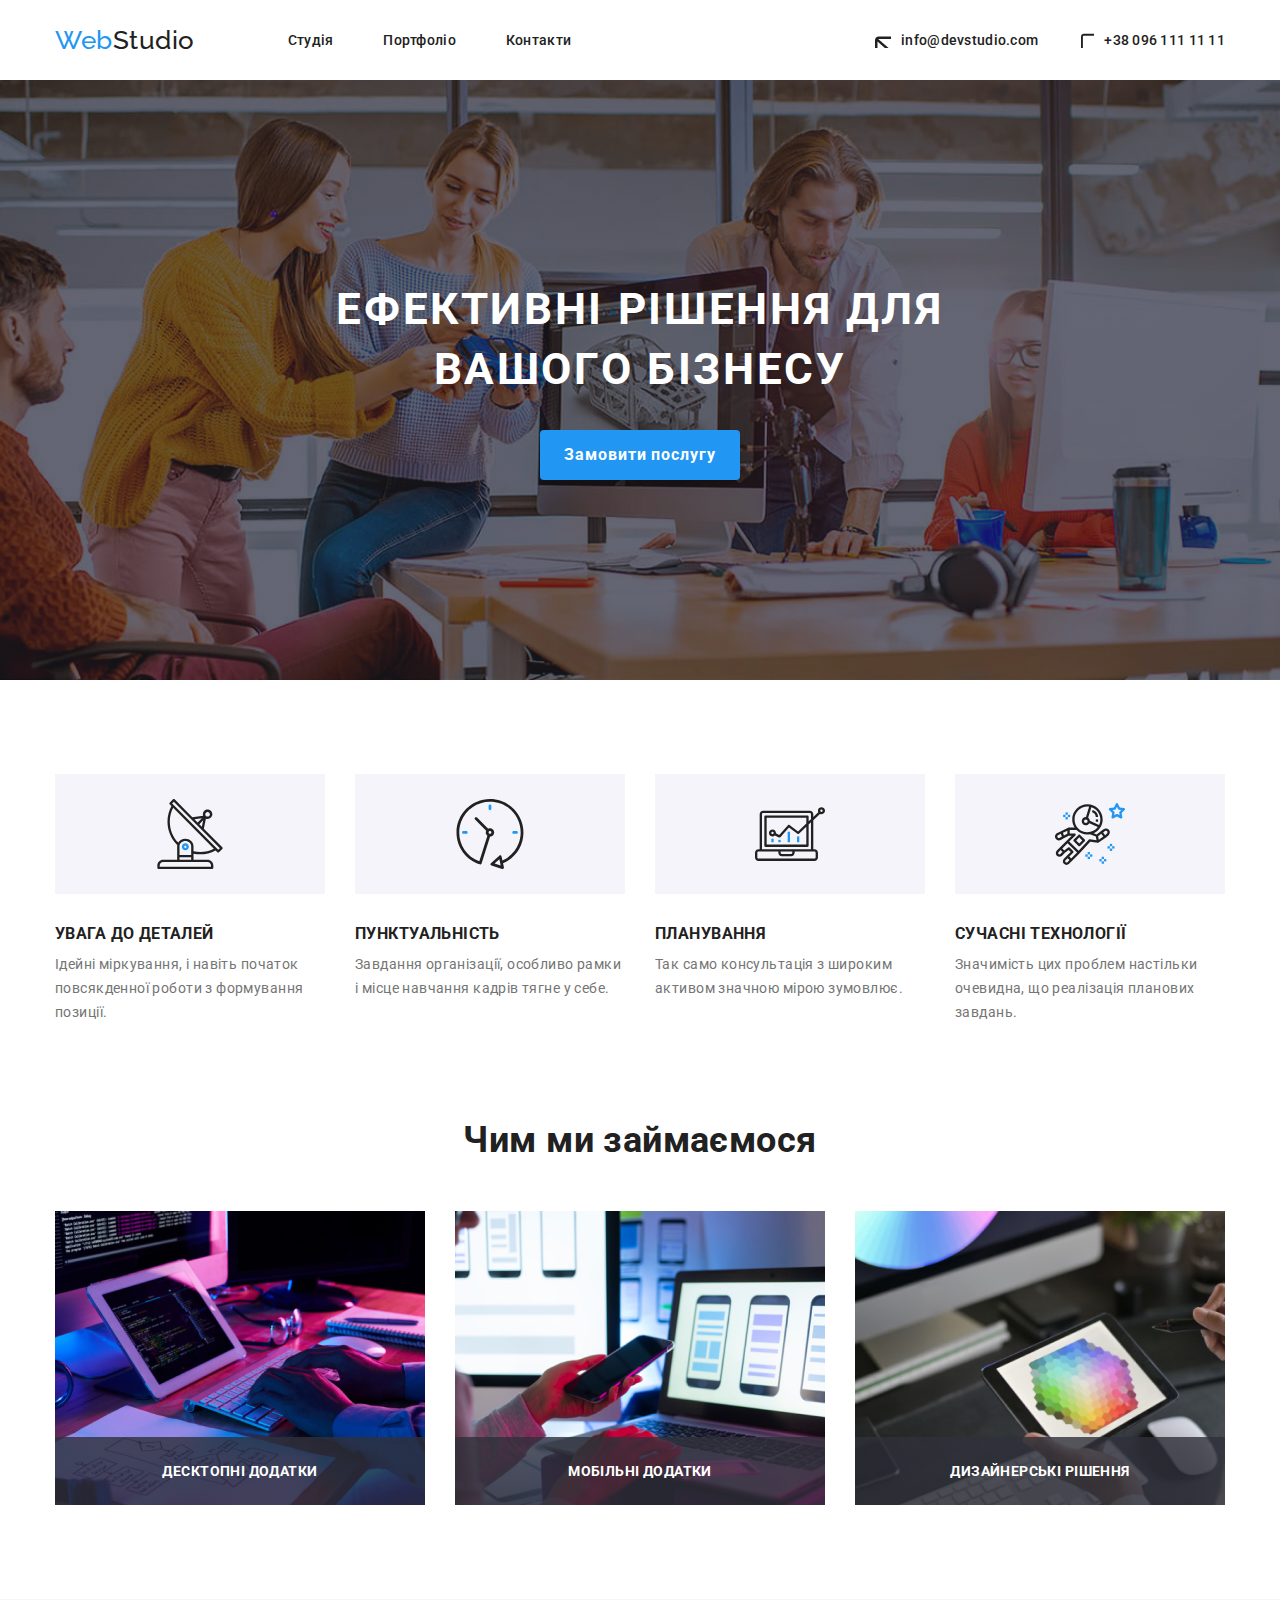
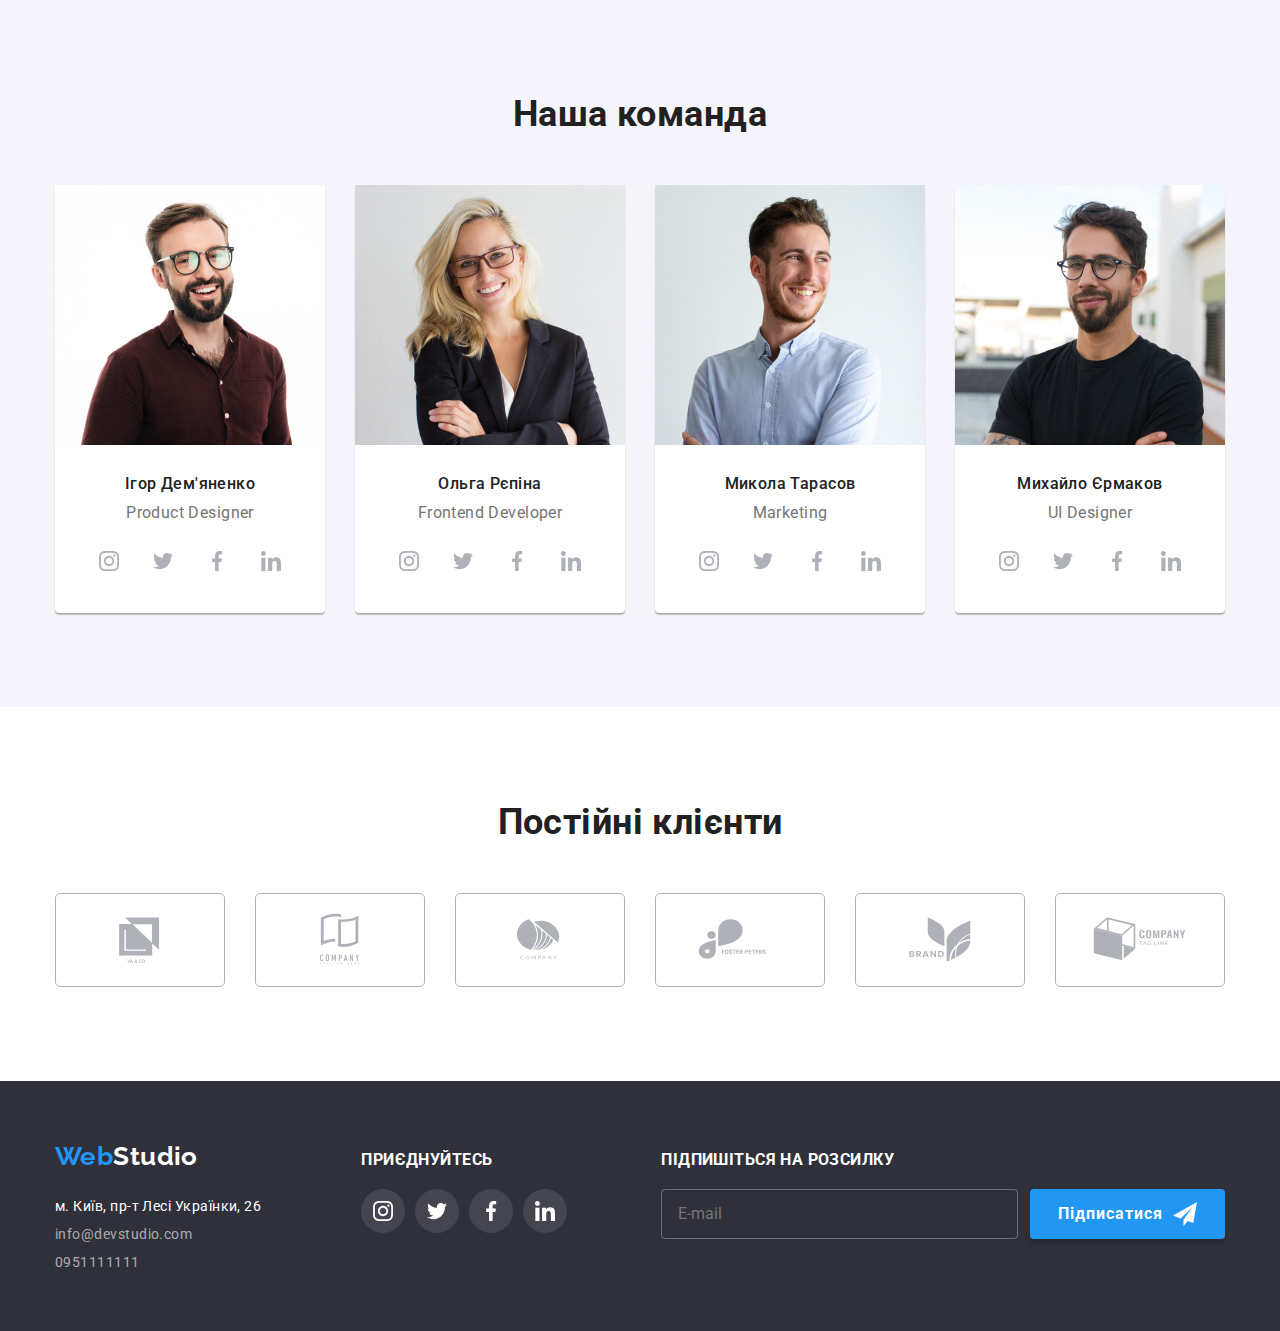
==== index.html @ 2a12e6f9 "converted modal (problems with checkbox)" ====
<!DOCTYPE html>
<html lang="uk">
  <head>
    <meta charset="utf-8" />
    <meta name="description" content="Послуги створення веб-сайтів" />
    <title>WebStudio</title>
    <link rel="preconnect" href="https://fonts.googleapis.com" />
    <link rel="preconnect" href="https://fonts.gstatic.com" crossorigin />
    <link
      href="https://fonts.googleapis.com/css2?family=Roboto:wght@400;500;700;900&display=swap"
      rel="stylesheet"
    />
    <link
      href="https://fonts.googleapis.com/css2?family=Raleway:wght@700&display=swap"
      rel="stylesheet"
    />
    <link rel="stylesheet" type="text/css" href="./css/modern-normalize.css" />
    <link rel="stylesheet" type="text/css" href="./sass/main.css" />
  </head>
  <body class="main-page"> <!--block-->
    <header class="header"> <!--block-->
      <div class="container"> <!--block-->
        <a class="logo" href="index.html"><span class="logo_web-span">Web</span>Studio</a> <!--block-->
        <nav class="nav"> <!--block-->
          <ul class="nav_list"> <!--element-->
            <li class="nav_item"> <!--element-->
              <a class="nav_link" href="index.html">Студія</a> <!--element-->
            </li>
            <li class="nav_item"> <!--element-->
              <a class="nav_link" href="portfolio.html">Портфоліо</a> <!--element-->
            </li>
            <li class="nav_item"> <!--element-->
              <a class="nav_link" href="">Контакти</a> <!--element-->
            </li>
          </ul>
        </nav>
        <ul class="contacts-list"> <!--block-->
          <li class="contacts-list_item"> <!--element-->
            <svg class="contacts-list_svg"> <!--element-->
              <use href="./images/icons.svg#icon-envelope"></use>
            </svg>
            <a class="contacts-list_link" href="info@devstudio.com"> info@devstudio.com </a> <!--element-->
          </li>
          <li class="contacts-list_item"> <!--element-->
            <svg class="contacts-list_svg"> <!--element-->
              <use href="./images/icons.svg#icon-smartphone"></use>
            </svg>
            <a class="contacts-list_link" href="tel:+380951111111"> +38 096 111 11 11 </a> <!--element-->
          </li>
        </ul>
      </div>
    </header>

    <main>
      <section class="hero"> <!--block-->
        <div class="container"> <!--block-->
          <h1 class="hero_title">Ефективні рішення для вашого бізнесу</h1> <!--element-->
          <button class="button hero_button" type="button" data-modal-open>Замовити послугу</button> <!--block-->
        </div>
      </section>
      <section class="list-section info-section"> <!--block-->
        <div class="container"> <!--block-->
          <h2 class="list-section_title info-section_title">Наші особливості</h2> 
          <!--Прихований заголовок-->
          <ul class="list-section_list info-section_list">
            <li class="list-section_item info-section_item">
              <div class="info-section_svg-container">
                <svg class="info-section_svg">
                  <use  href="./images/icons.svg#icon-antenna-1"></use>
                </svg>
              </div>
              <h3 class="info-section_item-title">Увага до деталей</h3>
              <p class="info-section_text">
                Ідейні міркування, і навіть початок повсякденної роботи з
                формування позиції.
              </p>
            </li>

            <li class="list-section_item info-section_item">
              <div class="info-section_svg-container">
                <svg class="info-section_svg">
                  <use href="./images/icons.svg#icon-clock-1"></use>
                </svg>
              </div>
              <h3 class="info-section_item-title">Пунктуальність</h3>
              <p class="info-section_text">
                Завдання організації, особливо рамки і місце навчання кадрів
                тягне у себе.
              </p>
            </li>

            <li class="list-section_item info-section_item">
              <div class="info-section_svg-container">
                <svg class="info-section_svg">
                  <use href="./images/icons.svg#icon-diagram-1"></use>
                </svg>
              </div>
              <h3 class="info-section_item-title">Планування</h3>
              <p class="info-section_text">
                Так само консультація з широким активом значною мірою зумовлює.
              </p>
            </li>

            <li class="list-section_item info-section_item">
              <div class="info-section_svg-container">
                <svg class="info-section_svg">
                  <use href="./images/icons.svg#icon-astronaut-1"></use>
                </svg>
              </div>
              <h3 class="info-section_item-title">Сучасні технології</h3>
              <p class="info-section_text">
                Значимість цих проблем настільки очевидна, що реалізація
                планових завдань.
              </p>
            </li>
          </ul>
        </div>
      </section>

      <section class="list-section pictures-section">
        <div class="container">
          <h2 class="list-section_title">Чим ми займаємося</h2>
          <ul class="list-section_list pictures-list">
            <li class="list-section_item pictures-section_item">
              <img class="pictures_section_image"
                src="./images/img_dev.jpg"
                alt="розробник пише код за робочим місцем"
                width="370"
                height="294"
              />
              <div class="pictures-section_overlay">
                <p class="pictures-section_overlay-text">Десктопні додатки</p>
              </div>
            </li>
            <li class="list-section_item pictures-section_item">
              <img class="pictures_section_image"
                src="./images/img_design.jpg"
                alt="веб дизайнер створює дизайн для мобільної веб сторінки"
                width="370"
                height="294"
              />
              <div class="pictures-section_overlay">
                <p class="pictures-section_overlay-text">Мобільні додатки</p>
              </div>
            </li>
            <li class="list-section_item pictures-section_item">
              <img class="pictures_section_image"
                src="./images/img_art.jpg"
                alt="художник обирає кольорову гамму під час створення дизайну веб сторінки"
                width="370"
                height="294"
              />
              <div class="pictures-section_overlay">
                <p class="pictures-section_overlay-text">Дизайнерські рішення</p>
              </div>
            </li>
          </ul>
        </div>
      </section>

      <section class="list-section employees-section">
        <div class="container">
          <h2 class="list-section_title">Наша команда</h2>
          <ul class="list-section_list employees-figures_list">
            <li class="employees-section_item">
              <figure class="employees-section_figure">
                <img class="employees-section_image"
                  src="./images/Ihor_Demyanenko.jpg"
                  alt="Ігор Дем'яненко"
                  width="270"
                  height="260"
                />
                <figcaption class="employees-section_figcaption">
                  <h3 class="employees-section_figure-title">Ігор Дем'яненко</h3>
                  <p class="employees-section_figure-text">Product Designer</p>
                  <ul class="links-list employees-section_links-list">
                    <li class="links-list_item">
                      <a class="links-list_link links-list_link--on-white" href="https://www.instagram.com">
                        <svg class="links-list_svg">
                          <use href="./images/icons.svg#icon-instagram-2"></use>
                        </svg>
                      </a>
                    </li>
                    <li class="links-list_item">
                      <a class="links-list_link links-list_link--on-white" href="https://twitter.com">
                        <svg class="links-list_svg">
                          <use href="./images/icons.svg#icon-twitter-1"></use>
                        </svg>
                      </a>
                    </li>
                    <li class="links-list_item">
                      <a class="links-list_link links-list_link--on-white" href="https://www.facebook.com">
                        <svg class="links-list_svg">
                          <use href="./images/icons.svg#icon-facebook-1"></use>
                        </svg>
                      </a>
                    </li>
                    <li class="links-list_item">
                      <a class=" links-list_link links-list_link--on-white" href="https://www.linkedin.com/">
                        <svg class="links-list_svg">
                          <use href="./images/icons.svg#icon-linkedin-1"></use>
                        </svg>
                      </a>
                    </li>
                  </ul>
                </figcaption>
              </figure>
            </li>
            <li class="employees-section_item">
              <figure class="employees-section_figure">
                <img class="employees-section_image"
                  src="./images/Olha_Ryepina.jpg"
                  alt="Ольга рєпіна"
                  width="270"
                  height="260"
                />
                <figcaption class="employees-section_figcaption">
                  <h3 class="employees-section_figure-title">Ольга Рєпіна</h3>
                  <p class="employees-section_figure-text">Frontend Developer</p>
                  <ul class="links-list employees-section_links-list">
                    <li class="links-list_item">
                      <a class="links-list_link links-list_link--on-white" href="https://www.instagram.com">
                        <svg class="links-list_svg">
                          <use href="./images/icons.svg#icon-instagram-2"></use>
                        </svg>
                      </a>
                    </li>
                    <li class="links-list_item">
                      <a class="links-list_link links-list_link--on-white" href="https://twitter.com">
                        <svg class="links-list_svg">
                          <use href="./images/icons.svg#icon-twitter-1"></use>
                        </svg>
                      </a>
                    </li>
                    <li class="links-list_item">
                      <a class="links-list_link links-list_link--on-white" href="https://www.facebook.com">
                        <svg class="links-list_svg">
                          <use href="./images/icons.svg#icon-facebook-1"></use>
                        </svg>
                      </a>
                    </li>
                    <li class="links-list_item">
                      <a class="links-list_link links-list_link--on-white" href="https://www.linkedin.com/">
                        <svg class="links-list_svg">
                          <use href="./images/icons.svg#icon-linkedin-1"></use>
                        </svg>
                      </a>
                    </li>
                  </ul>
                </figcaption>
              </figure>
            </li>
            <li class="employees-section_item">
              <figure class="employees-section_figure">
                <img class="employees-section_image"
                  src="./images/Mykola_Tarasov.jpg"
                  alt="Микола Тарасов"
                  width="270"
                  height="260"
                />
                <figcaption class="employees-section_figcaption">
                  <h3 class="employees-section_figure-title">Микола Тарасов</h3>
                  <p class="employees-section_figure-text">Marketing</p>
                  <ul class="links-list employees-section_links-list">
                    <li class="links-list_item">
                      <a class="links-list_link links-list_link--on-white" href="https://www.instagram.com">
                        <svg class="links-list_svg">
                          <use href="./images/icons.svg#icon-instagram-2"></use>
                        </svg>
                      </a>
                    </li>
                    <li class="links-list_item">
                      <a class="links-list_link links-list_link--on-white" href="https://twitter.com">
                        <svg class="links-list_svg">
                          <use href="./images/icons.svg#icon-twitter-1"></use>
                        </svg>
                      </a>
                    </li>
                    <li class="links-list_item">
                      <a class="links-list_link links-list_link--on-white" href="https://www.facebook.com">
                        <svg class="links-list_svg">
                          <use href="./images/icons.svg#icon-facebook-1"></use>
                        </svg>
                      </a>
                    </li>
                    <li class="links-list_item">
                      <a class="links-list_link links-list_link--on-white" href="https://www.linkedin.com/">
                        <svg class="links-list_svg">
                          <use href="./images/icons.svg#icon-linkedin-1"></use>
                        </svg>
                      </a>
                    </li>
                  </ul>
                </figcaption>
              </figure>
            </li>
            <li class="employees-section_item">
              <figure class="employees-section_figure">
                <img class="employees-section_image"
                  src="./images/Mykhailo_Yermakov.jpg"
                  alt="Михайло Єрмаков"
                  width="270"
                  height="260"
                />
                <figcaption class="employees-section_figcaption">
                  <h3 class="employees-section_figure-title">Михайло Єрмаков</h3>
                  <p class="employees-section_figure-text">UI Designer</p>
                  <ul class="links-list employees-section_links-list">
                    <li class="links-list_item">
                      <a class="links-list_link links-list_link--on-white" href="https://www.instagram.com">
                        <svg class="links-list_svg">
                          <use href="./images/icons.svg#icon-instagram-2"></use>
                        </svg>
                      </a>
                    </li>
                    <li class="links-list_item">
                      <a class="links-list_link links-list_link--on-white" href="https://twitter.com">
                        <svg class="links-list_svg">
                          <use href="./images/icons.svg#icon-twitter-1"></use>
                        </svg>
                      </a>
                    </li>
                    <li class="links-list_item">
                      <a class="links-list_link links-list_link--on-white" href="https://www.facebook.com">
                        <svg class="links-list_svg">
                          <use href="./images/icons.svg#icon-facebook-1"></use>
                        </svg>
                      </a>
                    </li>
                    <li class="links-list_item">
                      <a class="links-list_link links-list_link--on-white" href="https://www.linkedin.com/">
                        <svg class="links-list_svg">
                          <use href="./images/icons.svg#icon-linkedin-1"></use>
                        </svg>
                      </a>
                    </li>
                  </ul>
                </figcaption>
              </figure>
            </li>
          </ul>
        </div>
      </section>

      <section class="list-section clients-section">
        <div class="container">
          <h2 class="list-section_title">Постійні клієнти</h2>
          <ul class="list-section_list">
            <li class="list-section_item clients-section_item">
              <a class="clients-section_link" href="">
                <svg class="clients-section_svg">
                  <use href="./images/icons.svg#icon-Logo"></use>
                </svg>
              </a>
            </li>
            <li class="list-section_item clients-section_item">
              <a class="clients-section_link" href="">
                <svg class="clients-section_svg">
                  <use href="./images/icons.svg#icon-Logo1"></use>
                </svg>
              </a>
            </li>
            <li class="list-section_item clients-section_item">
              <a class="clients-section_link" href="">
                <svg class="clients-section_svg">
                  <use href="./images/icons.svg#icon-Logo2"></use>
                </svg>
              </a>
            </li>
            <li class="list-section_item clients-section_item">
              <a class="clients-section_link" href="">
                <svg class="clients-section_svg">
                  <use href="./images/icons.svg#icon-Logo3"></use>
                </svg>
              </a>
            </li>
            <li class="list-section_item clients-section_item">
              <a class="clients-section_link" href="">
                <svg class="clients-section_svg">
                  <use href="./images/icons.svg#icon-Logo4"></use>
                </svg>
              </a>
            </li>
            <li class="list-section_item clients-section_item">
              <a class="clients-section_link" href="">
                <svg class="clients-section_svg">
                  <use href="./images/icons.svg#icon-Logo5"></use>
                </svg>
              </a>
            </li>
          </ul>
        </div>
      </section>
    </main>

    <footer class="footer">
      <div class="container">
        <div class="footer_info-section">
          <a class="logo" href="index.html"><span>Web</span>Studio</a>
          <address class="address footer_address">
            <p class="address_location">м. Київ, пр-т Лесі Українки, 26</p>
            <a class="address_link address_email" href="info@devstudio.com">info@devstudio.com</a>
            <a class="address_link address_number" href="tel:+380951111111">0951111111</a>
          </address>
        </div>
        <div class="footer_links-section">
          <h3 class="footer_title">Приєднуйтесь</h3>
          <ul class="links-list links-list footer_links-list">
            <li class="links-list_item">
              <a class="links-list_link links-list_link--on-black" href="https://www.instagram.com">
                <svg class="links-list_svg">  
                  <use href="./images/icons.svg#icon-instagram-2"></use>
                </svg>
              </a>
            </li>
            <li class="links-list_item">
              <a class="links-list_link links-list_link--on-black" href="https://twitter.com">
                <svg class="links-list_svg">
                  <use href="./images/icons.svg#icon-twitter-1"></use>
                </svg>
              </a>
            </li>
            <li class="links-list_item">
              <a class="links-list_link links-list_link--on-black" href="https://www.facebook.com">
                <svg class="links-list_svg">
                  <use href="./images/icons.svg#icon-facebook-1"></use>
                </svg>
              </a>
            </li>
            <li class="links-list_item">
              <a class="links-list_link links-list_link--on-black" href="https://www.linkedin.com/">
                <svg class="links-list_svg">
                  <use href="./images/icons.svg#icon-linkedin-1"></use>
                </svg>
              </a>
            </li>
          </ul>
        </div>
        <div class="footer_field-section">
          <h3 class="footer_title">Підпишіться на розсилку</h3>
          <form class="form footer_form" name="mailing_form"> <!--block-->
            <label class="form_label form_label--hidden" for="form_label">E-mail</label>
              <input class="form_input footer_input"
                type="email"
                name="email"
                id="footer-email"
                placeholder="E-mail"
              />
              <button type="submit" class="button button--svg-right form_button footer_button">
                Підписатися
                <svg class="button_svg">
                  <use href="./images/icons.svg#send-icon"></use>
                </svg>
              </button>
          </form>
        </div>
      </div>
    </footer>

    <div class="modal is-hidden" data-modal>
      <div class="modal_content">
        <button type="button" class="modal_close-button" data-modal-close>
          <svg>
            <use href="./images/icons.svg#cross-icon"></use>
          </svg>
        </button>
        <div class="user-input-form">
          <h2 class="user-input-form_title">Залиште свої дані, ми вам передзвонимо</h2>
          <form class="user-input-form_form" name="modal_form_name" novalidate>
            <ul class="user-input-form_list">
              <li class="user-input-form_item">
                <label class="user-input-form_label" for="modal-form-input">Ім'я</label>
                <div class="user-input-form_input-container">
                  <svg class="user-input-form_svg">
                    <use href="./images/icons.svg#person-icon"></use>
                  </svg>
                  <input class="user-input-form_input" type="email" name="email" id="modal-form-input" />
                </div>
              </li>
              <li class="user-input-form_item">
                <label class="user-input-form_label" for="modal-form-input">Телефон</label>
                <div class="user-input-form_input-container">
                  <svg class="user-input-form_svg">
                    <use href="./images/icons.svg#telephone-icon"></use>
                  </svg>
                  <input class="user-input-form_input" type="email" name="email" id="modal-form-input" />
                </div>
              </li>
              <li class="user-input-form_item">
                <label class="user-input-form_label" for="modal-form-input">Пошта</label>
                <div class="user-input-form_input-container">
                  <svg class="user-input-form_svg">
                    <use href="./images/icons.svg#email-icon"></use>
                  </svg>
                  <input class="user-input-form_input" type="email" name="email" id="modal-form-input" />
                </div>
              </li>
              <li class="user-input-form_item">
                <label class="user-input-form_label" for="modal-form-input">Коментар</label>
                <div class="user-input-form_input-container">
                  <textarea class="user-input-form_textarea"
                    rows="5"
                    name="email"
                    id="modal-form-input"
                    placeholder="Введіть текст"
                  ></textarea>
                </div>
              </li>
            </ul>
            <label class="agree-checkbox user-input-form_agree-checkbox" for="checkbox-agree">
              <input class="agree-checkbox_input" type="checkbox" id="checkbox-agree" name="agree" />
              <span class="agree-checkbox_svg-span" for="checkbox-agree">
                <!--
                <svg class="agree-checkbox_checked-icon">
                  <use href="./images/icons.svg#checked-icon"></use>
                </svg>
                <svg class="agree-checkbox_unchecked-icon">
                  <use href="./images/icons.svg#unchecked-icon"></use>
                </svg>
                -->
              </span>
              Погоджуюся з розсилкою та приймаю&nbsp;<a class="agree-checkbox_link"
                href="https://github.com/Koshruk/Nykytiuk-Vitalii-IPZ-32"
                >Умови договору</a
              >
            </label>
            <button type="submit" class="button user-input-form_button">Відправити</button>
          </form>
        </div>
      </div>
    </div>
    <script src="./js/modal.js"></script>
  </body>
</html>
---- sass/main.css ----
p, h1, h2, h3, a, ul, li, figure, body, img, button {
  margin: 0;
  padding: 0px;
}

img {
  display: block;
}

body {
  font-family: "Roboto", sans-serif;
  color: #212121;
  font-weight: 400;
  font-size: 14px;
  font-style: normal;
  line-height: 1.17;
  letter-spacing: 0.03em;
}

.container {
  max-width: 1200px;
  padding: 0px 15px;
  margin-left: auto;
  margin-right: auto;
}

ul {
  list-style-type: none;
  list-style-position: inside;
}

button {
  color: var(--white-text);
  -webkit-appearance: none;
     -moz-appearance: none;
          appearance: none;
  transition-timing-function: cubic-bezier(0.4, 0, 0.2, 1);
  transition-duration: 250ms;
}

a {
  color: inherit;
  text-decoration: none;
  transition-timing-function: cubic-bezier(0.4, 0, 0.2, 1);
  transition-duration: 250ms;
}
a:hover {
  color: #2196f3;
}

h1 {
  font-weight: 700;
  font-size: 44px;
  line-height: 1.36;
  letter-spacing: 0.06em;
  text-align: center;
  text-transform: uppercase;
}

.button {
  font-family: inherit;
  font-weight: 700;
  font-size: 16px;
  line-height: 1.88;
  letter-spacing: 0.06em;
  color: #ffffff;
  background-color: #2196f3;
  box-shadow: 0 4px 4px rgba(0, 0, 0, 0.15);
  border: none;
  border-radius: 4px;
  cursor: pointer;
  padding-top: 10px;
  padding-bottom: 10px;
}
.button:hover {
  background-color: #188ce8;
}
.button--svg-right {
  display: flex;
  align-items: center;
  gap: 10px;
}
.button_svg {
  max-height: 24px;
  max-width: 24px;
}

.list-section {
  padding-bottom: 94px;
  text-align: center;
}
.list-section_list {
  display: flex;
  justify-content: space-between;
}
.list-section_title {
  font-weight: 700;
  font-size: 36px;
  margin-bottom: 50px;
}

.links-list {
  max-height: 44px;
  display: flex;
  gap: 10px;
  justify-content: center;
}
.links-list_item {
  display: flex;
  max-width: 44px;
}
.links-list_link {
  padding: 12px;
  border-radius: 50%;
}
.links-list_link:hover {
  background-color: #2196f3;
  color: #ffffff;
}
.links-list_link--on-white {
  background-color: #ffffff;
  color: #afb1b8;
}
.links-list_link--on-black {
  background-color: rgba(255, 255, 255, 0.1);
}
.links-list_svg {
  width: 20px;
  height: 20px;
}

.address {
  line-height: 1.14;
  letter-spacing: 0.033em;
  font-style: normal;
  display: flex;
  flex-direction: column;
  white-space: nowrap;
}
.address_link {
  color: rgba(255, 255, 255, 0.6);
  margin-top: 12px;
}

.form_label {
  display: none;
}

.is-hidden {
  display: none;
}

.is-visible {
  display: flex;
}

.header {
  border-bottom: 1px solid var(--border-color-header);
}
.header .container {
  display: flex;
  align-items: center;
}
.header a {
  font-weight: 500;
  letter-spacing: 0.02em;
  padding: 25px 0;
}
.header ul, .header li {
  display: flex;
}

.nav {
  margin-left: 93px;
}
.nav_list {
  gap: 50px;
}

.contacts-list {
  gap: 40px;
  margin-left: auto;
}
.contacts-list_item {
  display: flex;
  align-items: center;
}
.contacts-list_svg {
  margin-right: 10px;
  transition-timing-function: cubic-bezier(0.4, 0, 0.2, 1);
  transition-duration: 250ms;
  max-height: 16px;
  max-width: 16px;
}

.logo {
  font-family: "Raleway", sans-serif;
  font-weight: 700;
  font-size: 26px;
}
.logo span {
  color: #2196f3;
}

.agree-checkbox {
  line-height: 1.71;
  -webkit-user-select: none;
     -moz-user-select: none;
          user-select: none;
  position: relative;
  /*

  &_checked-icon, &_unchecked-icon{
      position: absolute;
      top: 0;
      left: 0;
      width: 100%;
      height: 100%;
      max-width: 15px;
      max-height: 16px;
  }

  &_checked-icon{
      display: none;
  }

  &_unchecked-icon{
      display: block;
  }

  &_input[type="checkbox"]:checked + &_checked-icon{
      display: block;
      background-color: $active-color;
      border-radius: 2px;
  }
  &_input[type="checkbox"]:checked + &_unchecked-icon{
      display: none;
  }
      */
}
.agree-checkbox_input[type=checkbox] {
  display: none;
  max-width: 16px;
  max-height: 16px;
}
.agree-checkbox_svg-span {
  position: relative;
  display: inline-block;
  width: 16px;
  height: 15px;
  margin-right: 8px;
}
.agree-checkbox_svg-span::before, .agree-checkbox_svg-span::after {
  content: "";
  position: absolute;
  top: 0;
  left: 0;
  width: 100%;
  height: 100%;
  background-size: cover;
  background-repeat: no-repeat;
  display: block;
}
.agree-checkbox_svg-span::before {
  background-image: url("../../images/icons.svg#unchecked-icon");
}
.agree-checkbox_svg-span::after {
  background-image: url("../../images/icons.svg#checked-icon");
  display: none;
}
.agree-checkbox_input:checked + .agree-checkbox_svg-span::before {
  display: none;
}
.agree-checkbox_input:checked + .agree-checkbox_svg-span::after {
  display: block;
  background-color: #2196f3;
}

.footer {
  background-color: #2f303a;
  padding: 60px 0px 60px;
  color: #ffffff;
}
.footer .container {
  display: flex;
  align-items: baseline;
}
.footer_title {
  text-transform: uppercase;
  margin-bottom: 20px;
}
.footer_links-section {
  margin-left: 100px;
}
.footer_address {
  margin-top: 28px;
}
.footer_field-section {
  margin-left: 94px;
  width: 100%;
  max-width: 570px;
}
.footer_form {
  display: flex;
  gap: 12px;
}
.footer_input {
  background-color: inherit;
  border-style: solid;
  border-width: 1px;
  border-color: rgba(255, 255, 255, 0.3);
  border-radius: 4px;
  color: #ffffff;
  width: 100%;
  padding-left: 16px;
  font-size: 16px;
  line-height: 1.25;
}
.footer_button {
  padding-left: 28px;
  padding-right: 28px;
}

.hero {
  background-image: linear-gradient(0deg, rgba(47, 48, 58, 0.4), rgba(47, 48, 58, 0.4)), url("../../../images/title_section_photo.jpg");
  background-repeat: no-repeat;
  background-position: 50% 50%;
  background-size: 1600px;
}
.hero .container {
  display: flex;
  flex-direction: column;
  align-items: center;
  padding-top: 200px;
  padding-bottom: 200px;
}
.hero_title {
  max-width: 700px;
  margin-bottom: 30px;
  color: #ffffff;
}
.hero_button {
  padding-left: 24px;
  padding-right: 24px;
}

.info-section {
  padding-top: 94px;
}
.info-section_title {
  display: none;
}
.info-section_item {
  max-width: 270px;
  text-align: left;
}
.info-section_svg-container {
  margin-bottom: 30px;
  padding: 25px 0;
  background-color: #f5f4fa;
  display: flex;
  justify-content: center;
}
.info-section_svg {
  width: 70px;
  height: 70px;
}
.info-section_item-title {
  font-weight: 700;
  text-transform: uppercase;
  margin-bottom: 10px;
}
.info-section_text {
  line-height: 1.71;
  color: #757575;
}

.pictures-section_item {
  position: relative;
}
.pictures-section_overlay {
  color: #ffffff;
  position: absolute;
  bottom: 0%;
  left: 0;
  right: 0;
  background-image: linear-gradient(0deg, rgba(47, 48, 58, 0.8), rgba(47, 48, 58, 0.8));
  padding: 26px;
}
.pictures-section_overlay-text {
  font-weight: 700;
  text-transform: uppercase;
}

.employees-section {
  padding-top: 94px;
  background-color: #f5f4fa;
}
.employees-section_figure {
  background-color: #ffffff;
  border-radius: 4px;
  box-shadow: 0px 2px 1px rgba(0, 0, 0, 0.2), 0px 1px 1px rgba(0, 0, 0, 0.14);
}
.employees-section_figcaption {
  padding: 30px;
}
.employees-section_figure-title {
  font-weight: 500;
  font-size: 16px;
  margin-bottom: 10px;
}
.employees-section_figure-text {
  font-size: 16px;
  color: #757575;
}
.employees-section_links-list {
  margin-top: 16px;
}

.clients-section {
  padding-top: 94px;
}
.clients-section_link {
  display: flex;
  max-width: 170px;
  padding: 16px 32px;
  border-width: 1px;
  border-radius: 5px;
  color: #afb1b8;
  border-color: #afb1b8;
  background-color: #ffffff;
  border-style: solid;
}
.clients-section_link:hover {
  border-color: #2196f3;
}
.clients-section_svg {
  max-width: 106px;
  max-height: 60px;
}

.modal {
  position: fixed;
  top: 0;
  left: 0;
  width: 100%;
  height: 100%;
  background-color: rgba(33, 33, 33, 0.2);
  justify-content: center;
  align-items: center;
}
.modal_content {
  background-color: #ffffff;
  width: 528px;
  display: flex;
  padding: 40px;
  position: absolute;
  box-shadow: 0 2px 1px rgba(33, 33, 33, 0.2), 0 1px 1px 0 rgba(0, 0, 0, 0.14), 0 1px 3px 0 rgba(0, 0, 0, 0.12);
}
.modal_close-button {
  border-style: solid;
  position: absolute;
  border-radius: 50%;
  border-width: 1px;
  border-color: rgba(0, 0, 0, 0.1);
  top: 8px;
  right: 8px;
  padding: 9px;
  max-height: 30px;
  max-width: 30px;
  background-color: var(--white-text);
  color: #000000;
}
.modal_close-button svg {
  display: block;
  height: 11px;
  width: 11px;
}

.user-input-form {
  width: 100%;
  align-items: center;
}
.user-input-form_title {
  font-weight: 700;
  font-size: 20px;
  text-align: center;
  margin-bottom: 12px;
}
.user-input-form_form {
  display: flex;
  flex-direction: column;
  align-items: center;
}
.user-input-form_list {
  margin-bottom: 30px;
  width: 100%;
}
.user-input-form_item {
  display: flex;
  flex-direction: column;
  gap: 4px;
}
.user-input-form_item:not(:last-child) {
  margin-bottom: 10px;
}
.user-input-form_label {
  font-size: 12px;
  letter-spacing: 0.01em;
  color: #757575;
}
.user-input-form_input-container {
  position: relative;
}
.user-input-form_input-container:focus-within {
  color: #2196f3;
}
.user-input-form_input, .user-input-form_textarea {
  font-size: 12px;
  letter-spacing: 0.01em;
  outline: none;
  padding: 12px 42px;
  max-height: 40px;
  width: 100%;
  border-radius: 4px;
  border-width: 1px;
  border-color: rgba(33, 33, 33, 0.3);
  border-style: solid;
}
.user-input-form_input:focus, .user-input-form_textarea:focus {
  border-color: #2196f3;
}
.user-input-form_textarea {
  padding: 12px 16px;
  max-height: none;
  resize: none;
}
.user-input-form_svg {
  position: absolute;
  top: 11px;
  left: 14px;
  max-width: 18px;
  max-height: 18px;
}
.user-input-form_button {
  padding-left: 52px;
  padding-right: 52px;
  margin-top: 30px;
}/*# sourceMappingURL=main.css.map */
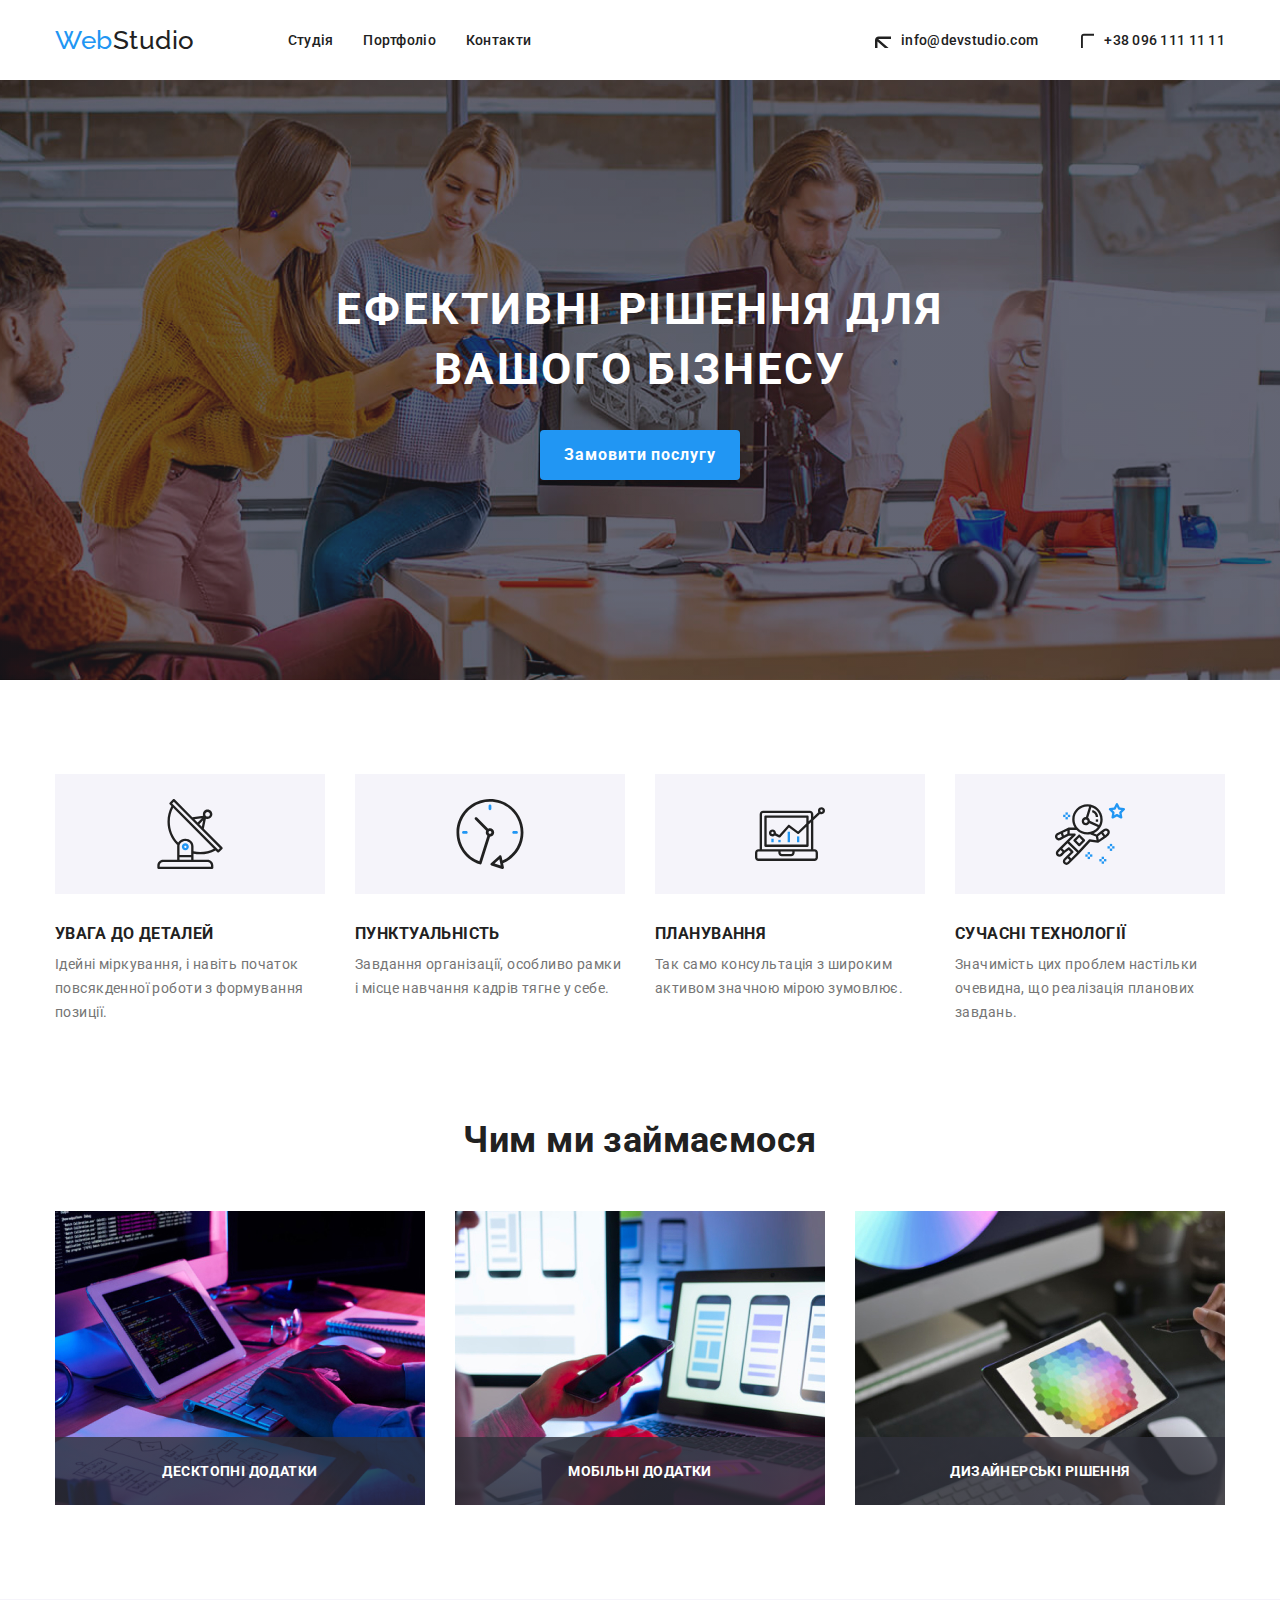
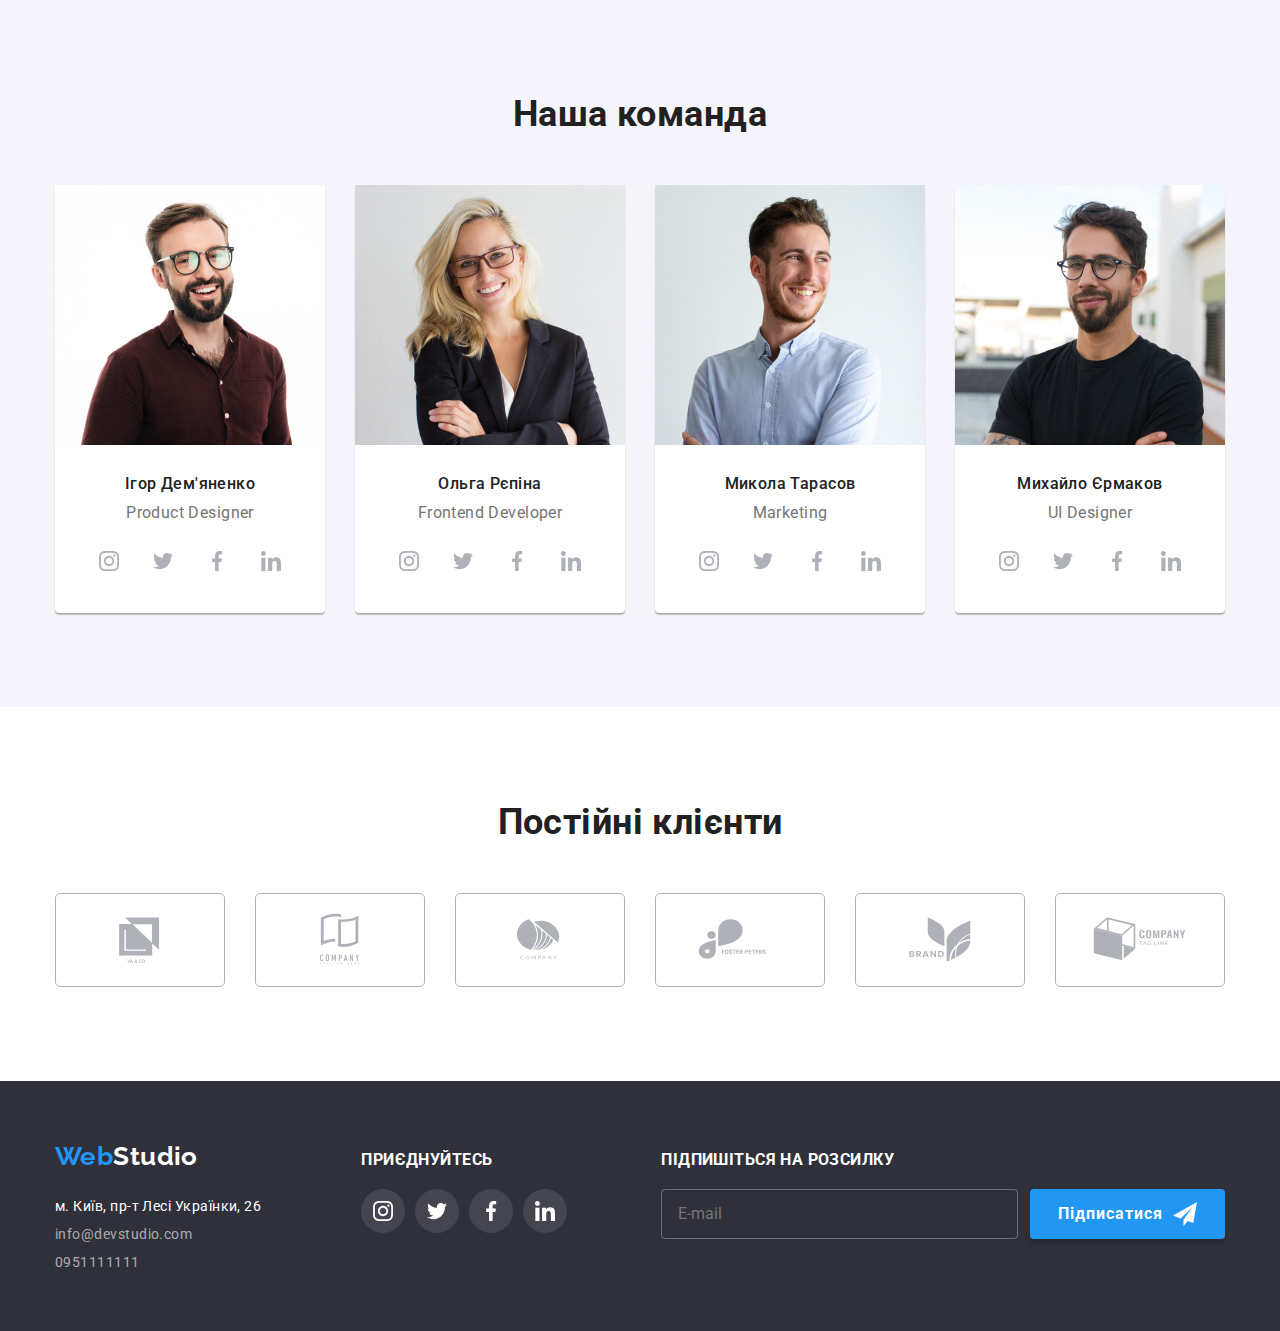
==== commit fb5bb176: "started converting potfolio page" ====
--- a/index.html
+++ b/index.html
@@ -21,16 +21,16 @@
     <header class="header"> <!--block-->
       <div class="container"> <!--block-->
         <a class="logo" href="index.html"><span class="logo_web-span">Web</span>Studio</a> <!--block-->
-        <nav class="nav"> <!--block-->
-          <ul class="nav_list"> <!--element-->
-            <li class="nav_item"> <!--element-->
-              <a class="nav_link" href="index.html">Студія</a> <!--element-->
-            </li>
-            <li class="nav_item"> <!--element-->
-              <a class="nav_link" href="portfolio.html">Портфоліо</a> <!--element-->
-            </li>
-            <li class="nav_item"> <!--element-->
-              <a class="nav_link" href="">Контакти</a> <!--element-->
+        <nav class="header_nav"> <!--block-->
+          <ul class="header_nav-list"> <!--element-->
+            <li class="header_nav-item"> <!--element-->
+              <a class="header_nav-link" href="index.html">Студія</a> <!--element-->
+            </li>
+            <li class="header_nav-item"> <!--element-->
+              <a class="header_nav-link" href="portfolio.html">Портфоліо</a> <!--element-->
+            </li>
+            <li class="header_nav-item"> <!--element-->
+              <a class="header_nav-link" href="">Контакти</a> <!--element-->
             </li>
           </ul>
         </nav>
@@ -458,7 +458,7 @@
     </footer>
 
     <div class="modal is-hidden" data-modal>
-      <div class="modal_content">
+      <div class="modal_content is-visible_content" data-modal-content>
         <button type="button" class="modal_close-button" data-modal-close>
           <svg>
             <use href="./images/icons.svg#cross-icon"></use>
--- a/sass/main.css
+++ b/sass/main.css
@@ -1,3 +1,39 @@
+@keyframes show {
+  from {
+    opacity: 0;
+    transform: translateY(100%);
+  }
+  to {
+    opacity: 1;
+    transform: translateY(0%);
+  }
+}
+@keyframes hide {
+  from {
+    opacity: 1;
+    transform: translateY(0%);
+  }
+  to {
+    opacity: 0;
+    transform: translateY(100%);
+  }
+}
+@keyframes show-overlay {
+  from {
+    opacity: 0;
+  }
+  to {
+    opacity: 1;
+  }
+}
+@keyframes hide-overlay {
+  from {
+    opacity: 1;
+  }
+  to {
+    opacity: 0;
+  }
+}
 p, h1, h2, h3, a, ul, li, figure, body, img, button {
   margin: 0;
   padding: 0px;
@@ -152,6 +188,67 @@
 
 .is-visible {
   display: flex;
+  animation: show-overlay 200ms;
+}
+.is-visible_content {
+  animation: show 200ms;
+}
+
+.close {
+  animation: hide-overlay 200ms;
+}
+.close .close-content {
+  animation: hide 200ms;
+}
+
+.figure {
+  border: 1px solid #eeeeee;
+  transition-timing-function: cubic-bezier(0.4, 0, 0.2, 1);
+  transition-duration: 250ms;
+}
+.figure_caption {
+  padding: 20px 24px 20px;
+}
+.figure_title {
+  font-weight: 700;
+  font-size: 18px;
+  line-height: 2;
+  letter-spacing: 0.06em;
+  margin-bottom: 4px;
+}
+.figure_text {
+  font-size: 16px;
+  line-height: 1.88;
+  color: #757575;
+}
+.figure:hover {
+  box-shadow: 1px 4px 6px rgba(0, 0, 0, 0.16), 0px 4px 4px rgba(0, 0, 0, 0.06);
+}
+.figure:hover .figure_overlay {
+  transform: translateY(0);
+}
+.figure_image-wrapper {
+  position: relative;
+  width: -moz-max-content;
+  width: max-content;
+  overflow: hidden;
+}
+.figure_overlay {
+  background-image: linear-gradient(0deg, rgba(33, 150, 243, 0.9), rgba(33, 150, 243, 0.9));
+  color: #ffffff;
+  position: absolute;
+  height: 100%;
+  width: 100%;
+  bottom: 0%;
+  right: 0px;
+  left: 0px;
+  padding: 63px 24px;
+  transform: translateY(100%);
+  transition: transform linear 250ms;
+}
+.figure_overlay-text {
+  font-size: 18px;
+  line-height: 1.56;
 }
 
 .header {
@@ -169,12 +266,11 @@
 .header ul, .header li {
   display: flex;
 }
-
-.nav {
+.header_nav {
   margin-left: 93px;
 }
-.nav_list {
-  gap: 50px;
+.header_nav-item:not(:last-child) {
+  margin-right: 30px;
 }
 
 .contacts-list {
@@ -477,6 +573,46 @@
   width: 11px;
 }
 
+.portfolio-section {
+  margin-top: 94px;
+  margin-bottom: 94px;
+}
+.portfolio-section_navigation {
+  margin-bottom: 50px;
+}
+.portfolio-section_nav-list {
+  display: flex;
+  gap: 8px;
+  justify-content: center;
+}
+.portfolio-section_nav-button {
+  font-family: inherit;
+  font-weight: 500;
+  font-size: 16px;
+  line-height: 1.63;
+  letter-spacing: 0.03em;
+  color: inherit;
+  background-color: #f5f4fa;
+  border: none;
+  border-radius: 4px;
+  padding: 6px 22px;
+  cursor: pointer;
+}
+.portfolio-section_nav-button:hover, .portfolio-section_nav-button:focus {
+  color: #ffffff;
+  background-color: #2196f3;
+  box-shadow: 0px 2px 2px rgba(0, 0, 0, 0.12), 0px 1px 2px rgba(0, 0, 0, 0.08);
+}
+.portfolio-section_list {
+  display: flex;
+  flex-wrap: wrap;
+  gap: 30px;
+  justify-content: center;
+}
+.portfolio-section_item {
+  max-width: 370px;
+}
+
 .user-input-form {
   width: 100%;
   align-items: center;
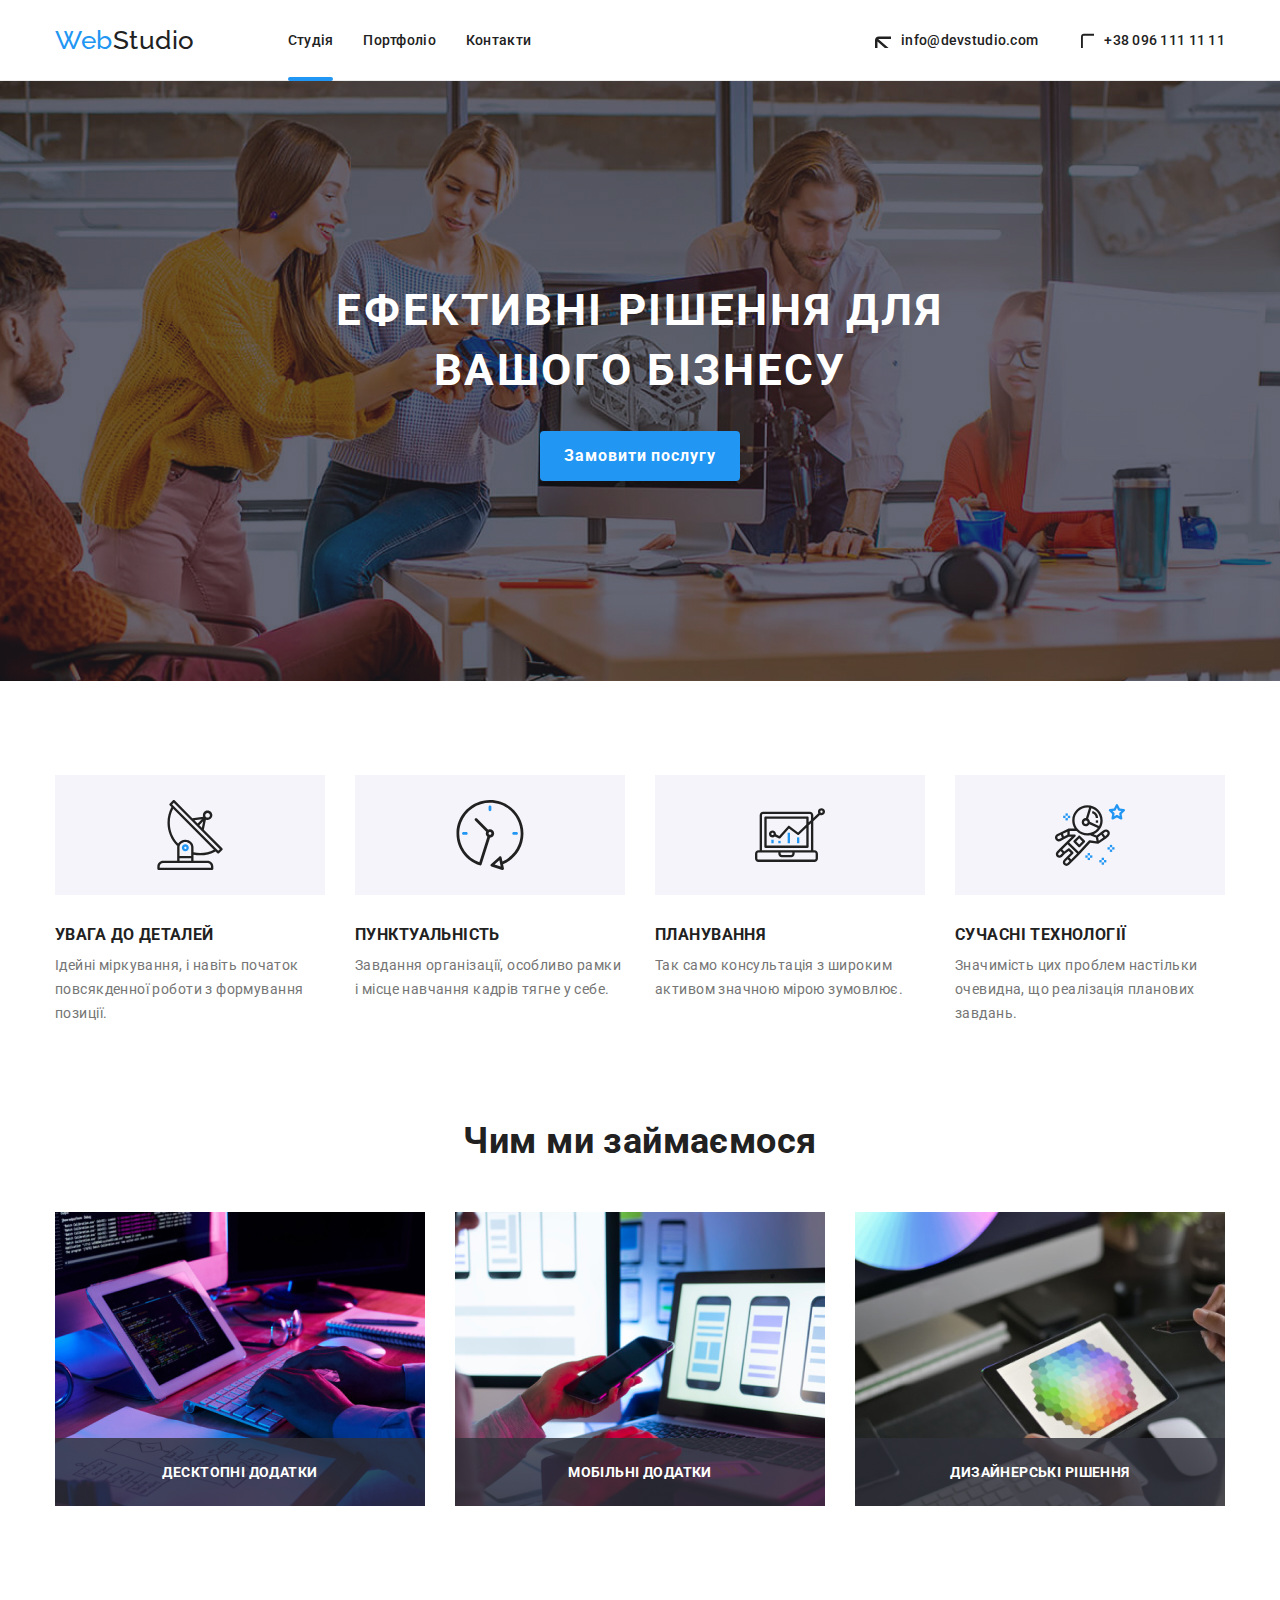
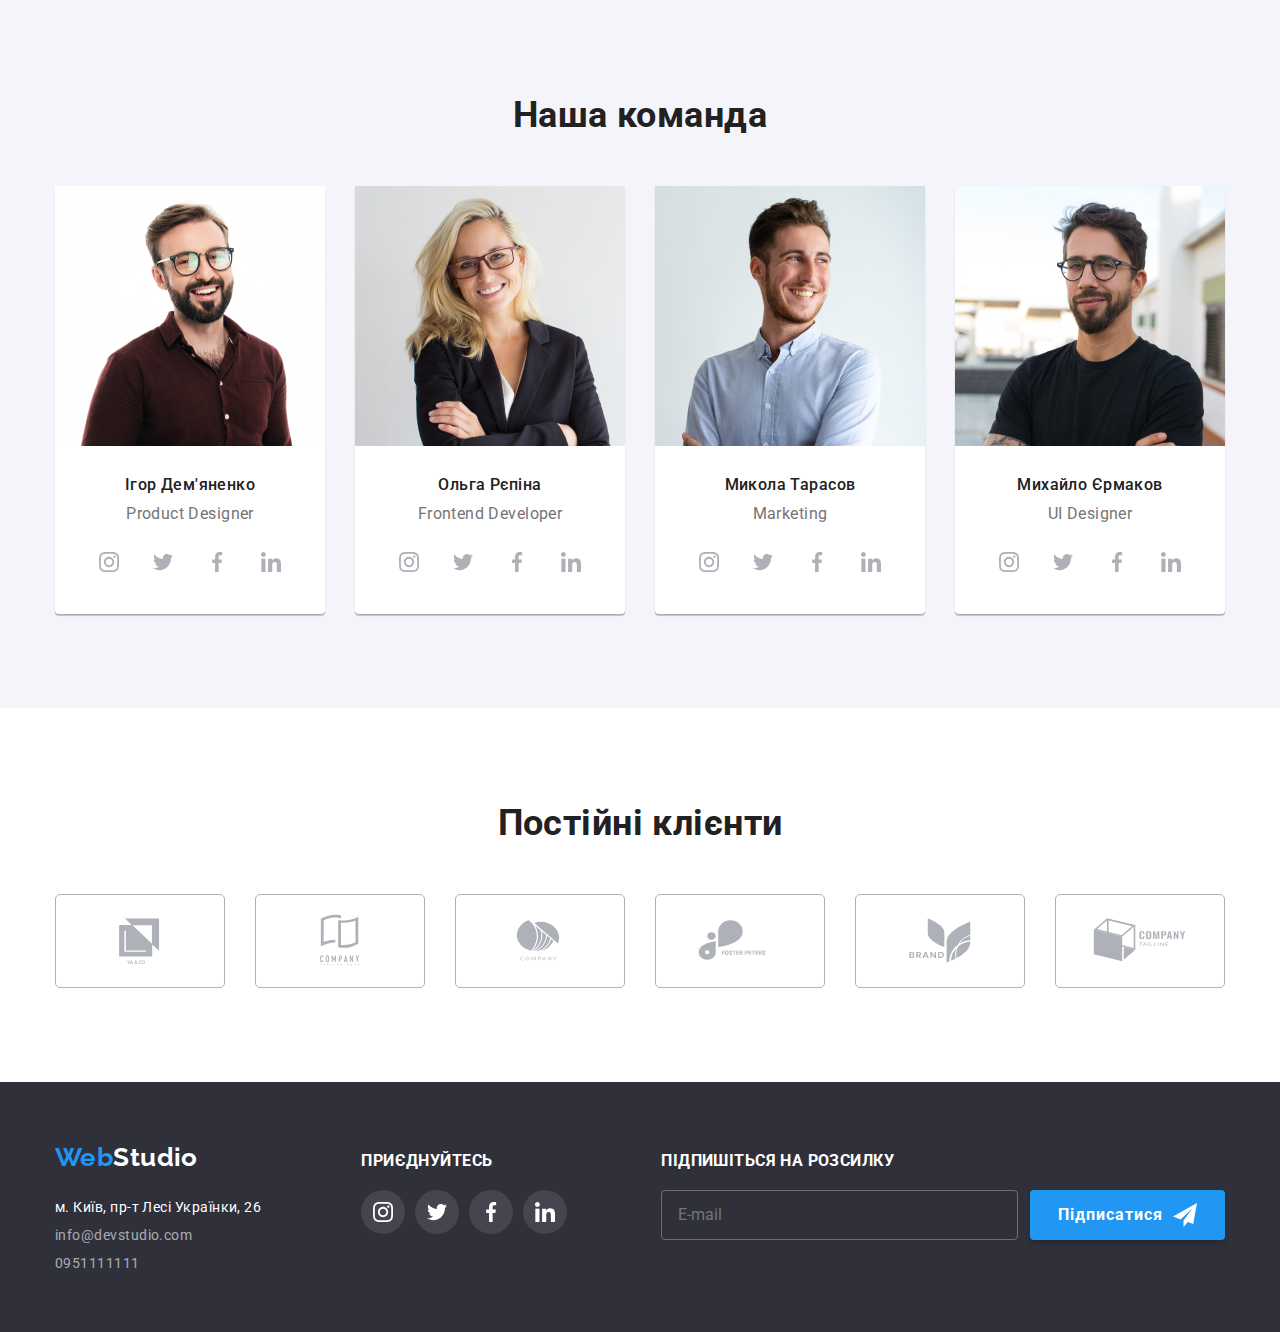
==== commit c5befd80: "added underline to active pages in header" ====
--- a/index.html
+++ b/index.html
@@ -17,35 +17,35 @@
     <link rel="stylesheet" type="text/css" href="./css/modern-normalize.css" />
     <link rel="stylesheet" type="text/css" href="./sass/main.css" />
   </head>
-  <body class="main-page"> <!--block-->
-    <header class="header"> <!--block-->
-      <div class="container"> <!--block-->
-        <a class="logo" href="index.html"><span class="logo_web-span">Web</span>Studio</a> <!--block-->
-        <nav class="header_nav"> <!--block-->
-          <ul class="header_nav-list"> <!--element-->
-            <li class="header_nav-item"> <!--element-->
-              <a class="header_nav-link" href="index.html">Студія</a> <!--element-->
-            </li>
-            <li class="header_nav-item"> <!--element-->
-              <a class="header_nav-link" href="portfolio.html">Портфоліо</a> <!--element-->
-            </li>
-            <li class="header_nav-item"> <!--element-->
-              <a class="header_nav-link" href="">Контакти</a> <!--element-->
+  <body class="main-page"> 
+    <header class="header"> 
+      <div class="container"> 
+        <a class="logo" href="index.html"><span class="logo_web-span">Web</span>Studio</a> 
+        <nav class="header_nav"> 
+          <ul class="header_nav-list"> 
+            <li class="header_nav-item"> 
+              <a class="header_nav-link header_nav-link--on-page" href="index.html">Студія</a> 
+            </li>
+            <li class="header_nav-item">
+              <a class="header_nav-link" href="portfolio.html">Портфоліо</a> 
+            </li>
+            <li class="header_nav-item">
+              <a class="header_nav-link" href="">Контакти</a> 
             </li>
           </ul>
         </nav>
-        <ul class="contacts-list"> <!--block-->
-          <li class="contacts-list_item"> <!--element-->
-            <svg class="contacts-list_svg"> <!--element-->
+        <ul class="contacts-list"> 
+          <li class="contacts-list_item"> 
+            <svg class="contacts-list_svg"> 
               <use href="./images/icons.svg#icon-envelope"></use>
             </svg>
-            <a class="contacts-list_link" href="info@devstudio.com"> info@devstudio.com </a> <!--element-->
+            <a class="contacts-list_link" href="info@devstudio.com"> info@devstudio.com </a> 
           </li>
-          <li class="contacts-list_item"> <!--element-->
-            <svg class="contacts-list_svg"> <!--element-->
+          <li class="contacts-list_item">
+            <svg class="contacts-list_svg"> 
               <use href="./images/icons.svg#icon-smartphone"></use>
             </svg>
-            <a class="contacts-list_link" href="tel:+380951111111"> +38 096 111 11 11 </a> <!--element-->
+            <a class="contacts-list_link" href="tel:+380951111111"> +38 096 111 11 11 </a>
           </li>
         </ul>
       </div>
--- a/sass/main.css
+++ b/sass/main.css
@@ -252,7 +252,7 @@
 }
 
 .header {
-  border-bottom: 1px solid var(--border-color-header);
+  border-bottom: 1px solid #ececec;
 }
 .header .container {
   display: flex;
@@ -271,6 +271,20 @@
 }
 .header_nav-item:not(:last-child) {
   margin-right: 30px;
+}
+.header_nav-link--on-page {
+  position: relative;
+}
+.header_nav-link--on-page::after {
+  height: 4px;
+  width: 100%;
+  background-color: #2196f3;
+  border-radius: 2px;
+  content: "";
+  display: flex;
+  position: absolute;
+  left: 0;
+  bottom: -8px;
 }
 
 .contacts-list {
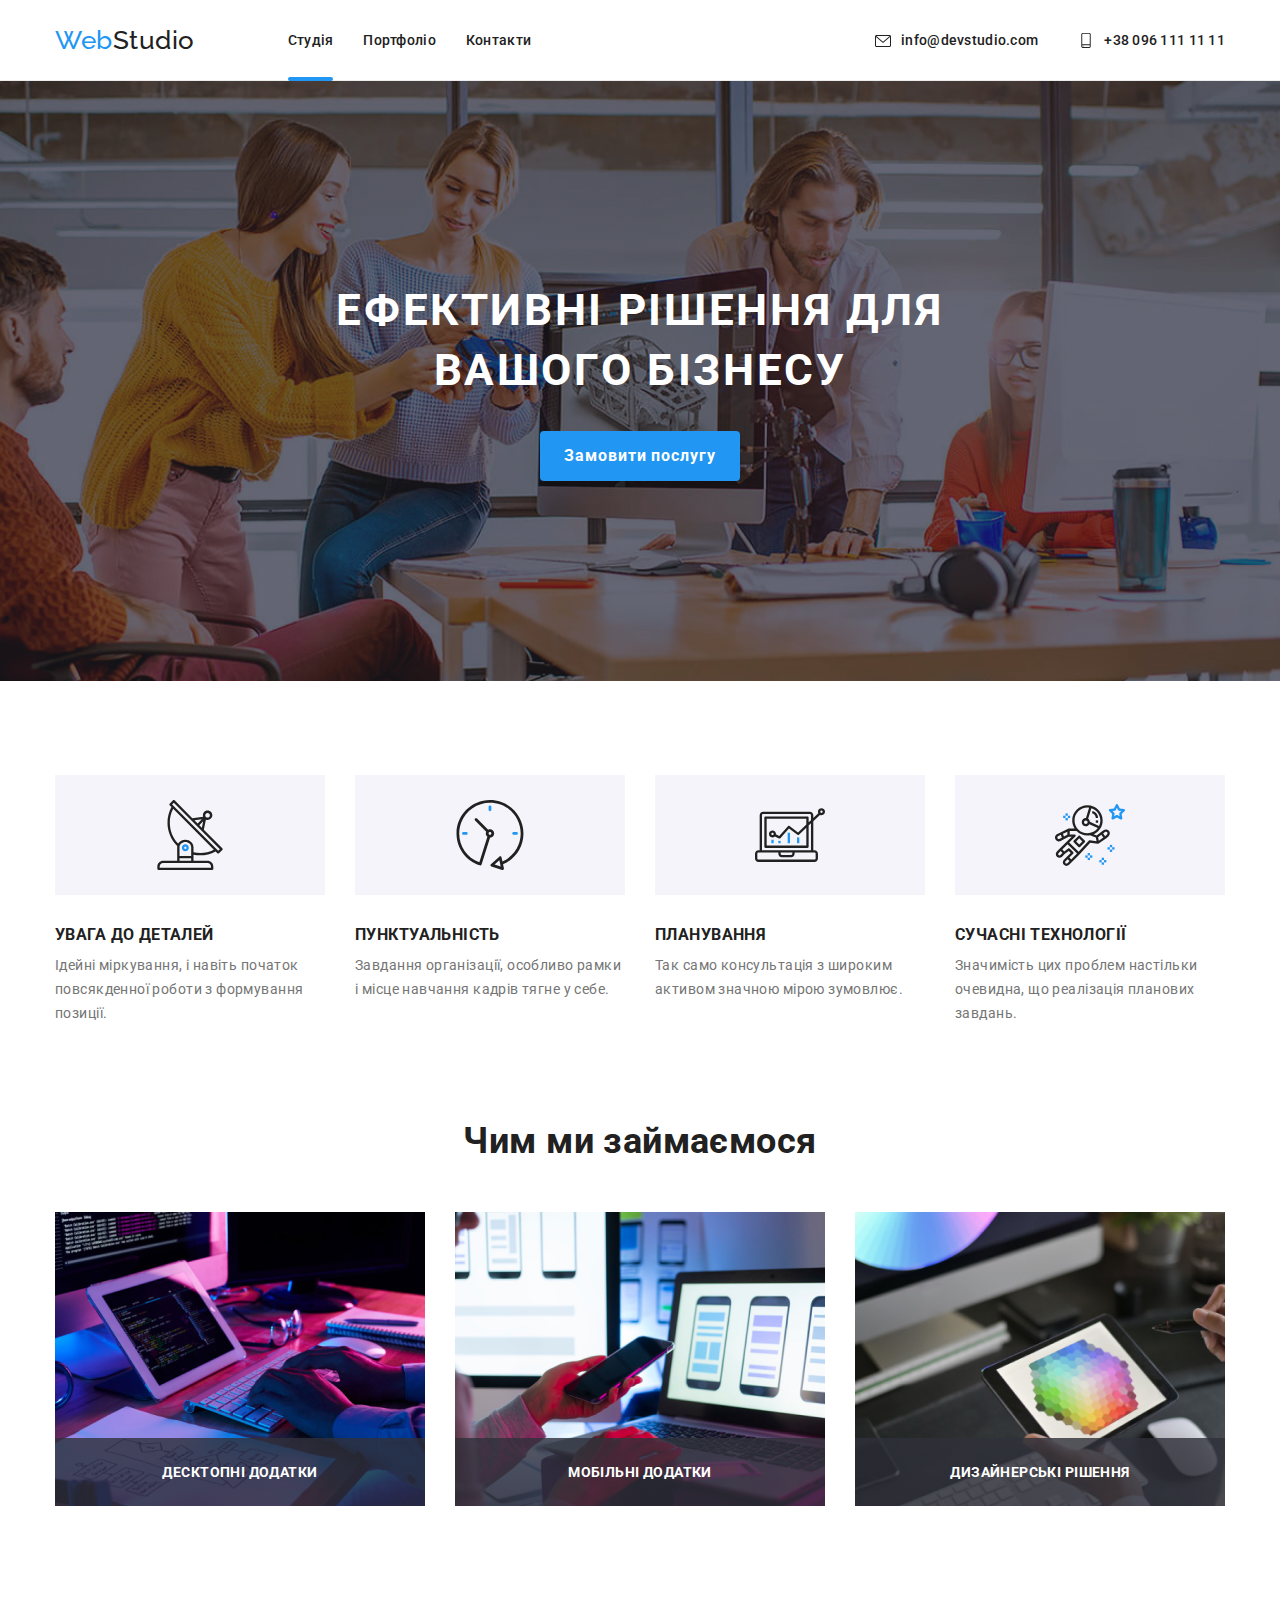
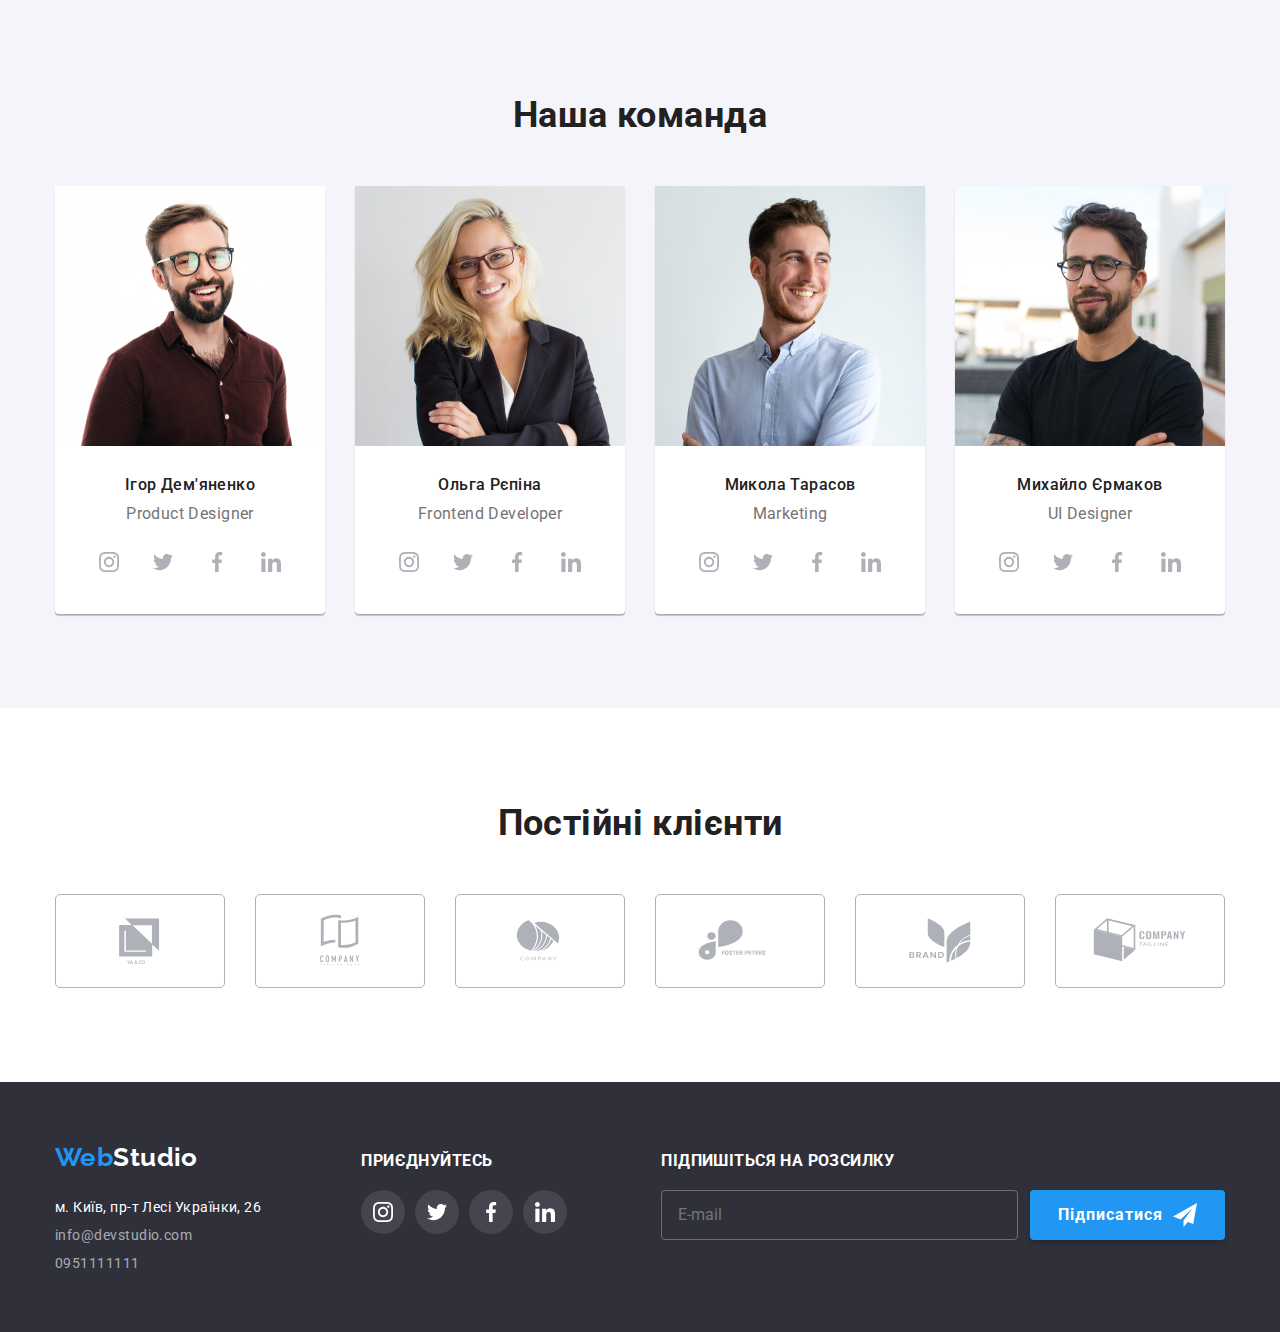
==== commit 14fcb267: "fixed svgs in header contacts(todo: align svgs)" ====
--- a/index.html
+++ b/index.html
@@ -36,16 +36,19 @@
         </nav>
         <ul class="contacts-list"> 
           <li class="contacts-list_item"> 
-            <svg class="contacts-list_svg"> 
-              <use href="./images/icons.svg#icon-envelope"></use>
-            </svg>
-            <a class="contacts-list_link" href="info@devstudio.com"> info@devstudio.com </a> 
+            <a class="contacts-list_link" href="info@devstudio.com"> 
+              <svg class="contacts-list_svg"> 
+                <use href="./images/icons.svg#icon-envelope"></use>
+              </svg>
+              info@devstudio.com 
+            </a> 
           </li>
           <li class="contacts-list_item">
-            <svg class="contacts-list_svg"> 
-              <use href="./images/icons.svg#icon-smartphone"></use>
-            </svg>
-            <a class="contacts-list_link" href="tel:+380951111111"> +38 096 111 11 11 </a>
+            <a class="contacts-list_link" href="tel:+380951111111">
+              <svg class="contacts-list_svg"> 
+                <use href="./images/icons.svg#icon-smartphone"></use>
+              </svg>
+               +38 096 111 11 11 </a>
           </li>
         </ul>
       </div>
--- a/sass/main.css
+++ b/sass/main.css
@@ -295,12 +295,13 @@
   display: flex;
   align-items: center;
 }
+.contacts-list_link {
+  display: flex;
+}
 .contacts-list_svg {
   margin-right: 10px;
-  transition-timing-function: cubic-bezier(0.4, 0, 0.2, 1);
-  transition-duration: 250ms;
-  max-height: 16px;
-  max-width: 16px;
+  height: 16px;
+  width: 16px;
 }
 
 .logo {
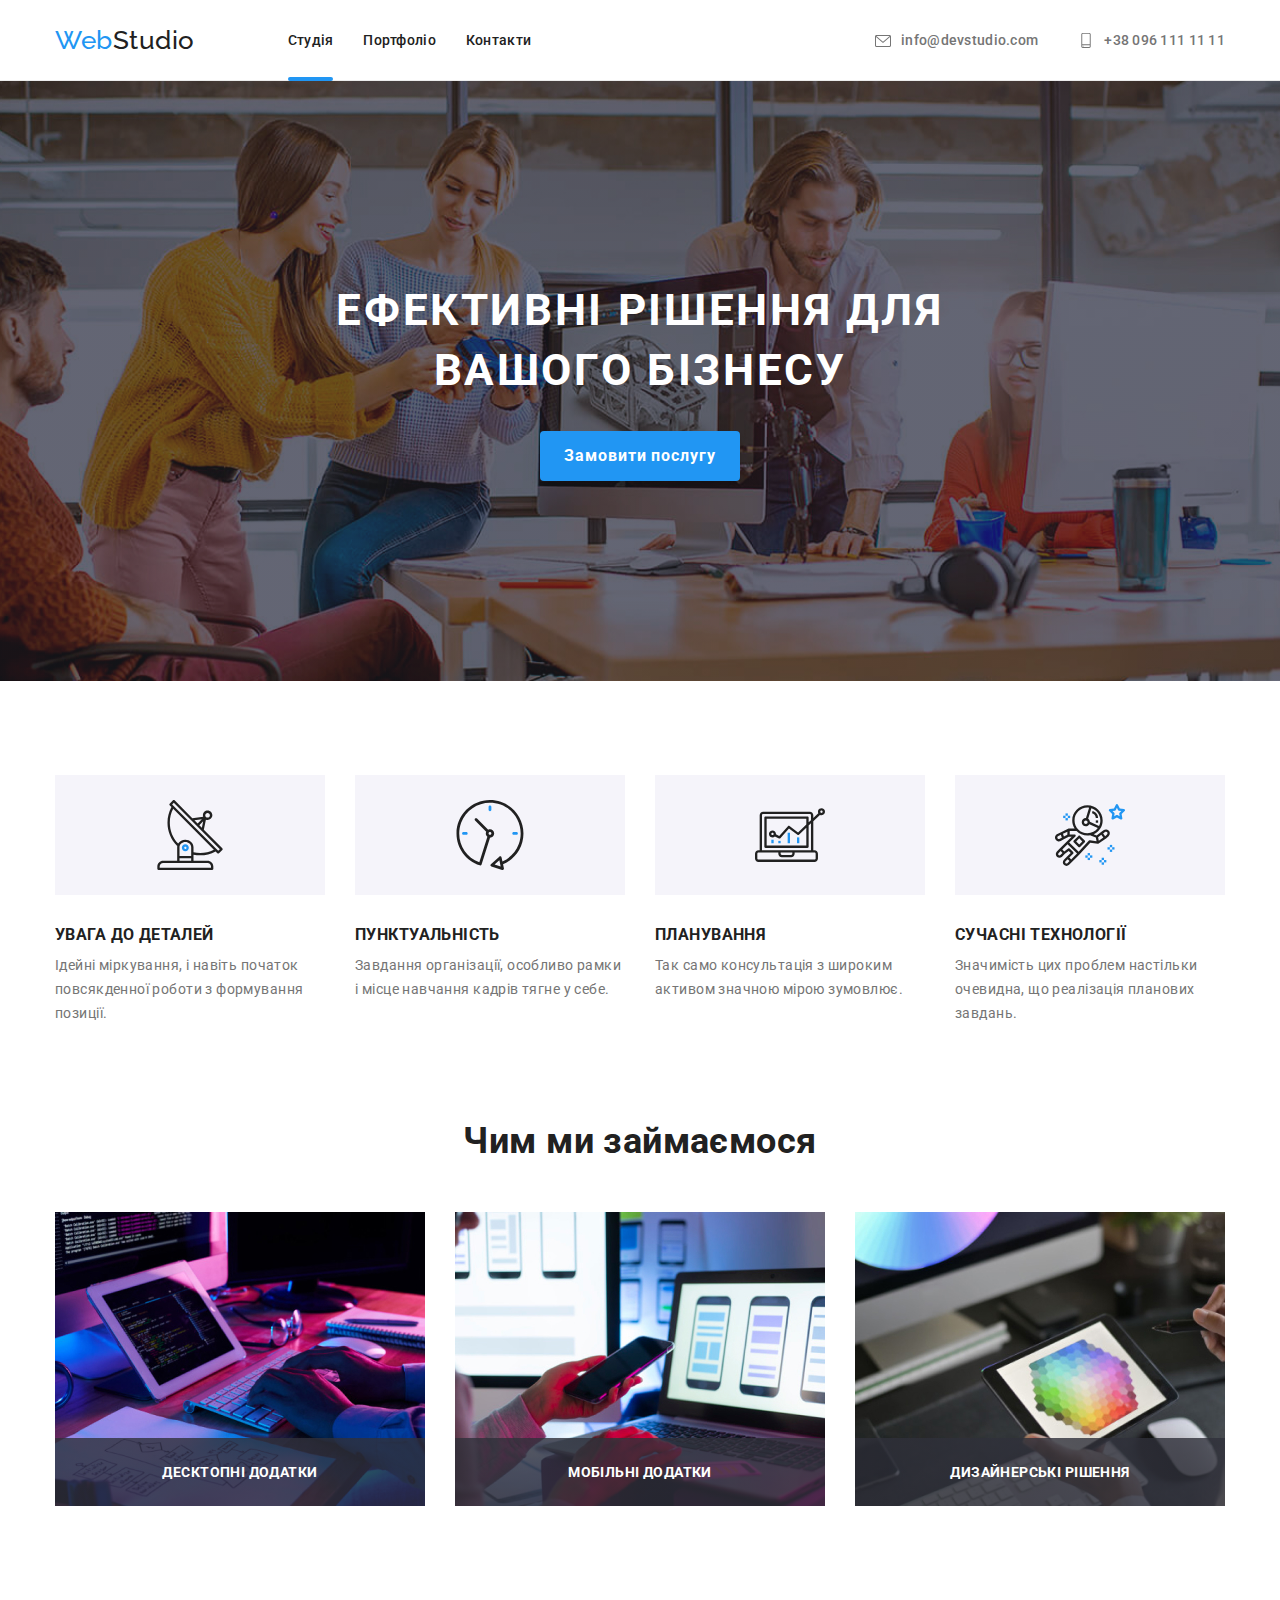
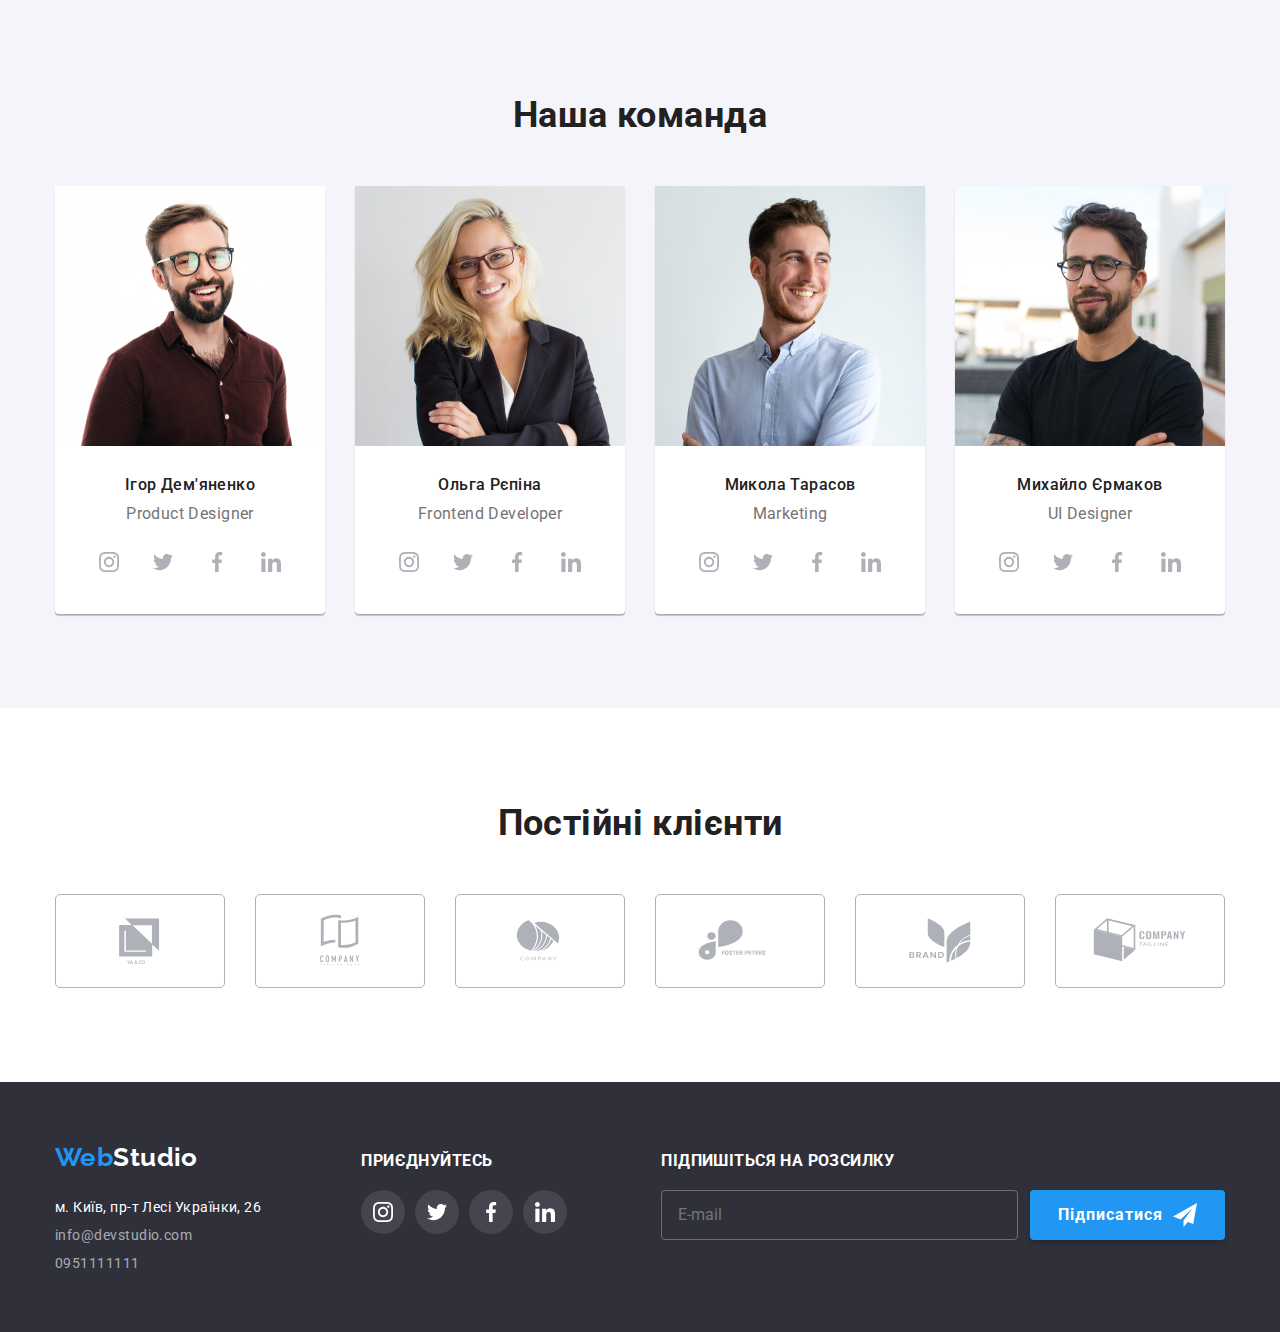
==== commit 8a60049e: "some changes to checkbox label" ====
--- a/index.html
+++ b/index.html
@@ -513,14 +513,6 @@
             <label class="agree-checkbox user-input-form_agree-checkbox" for="checkbox-agree">
               <input class="agree-checkbox_input" type="checkbox" id="checkbox-agree" name="agree" />
               <span class="agree-checkbox_svg-span" for="checkbox-agree">
-                <!--
-                <svg class="agree-checkbox_checked-icon">
-                  <use href="./images/icons.svg#checked-icon"></use>
-                </svg>
-                <svg class="agree-checkbox_unchecked-icon">
-                  <use href="./images/icons.svg#unchecked-icon"></use>
-                </svg>
-                -->
               </span>
               Погоджуюся з розсилкою та приймаю&nbsp;<a class="agree-checkbox_link"
                 href="https://github.com/Koshruk/Nykytiuk-Vitalii-IPZ-32"
@@ -535,3 +527,12 @@
     <script src="./js/modal.js"></script>
   </body>
 </html>
+
+<!--
+                <svg class="agree-checkbox_checked-icon">
+                  <use href="./images/icons.svg#checked-icon"></use>
+                </svg>
+                <svg class="agree-checkbox_unchecked-icon">
+                  <use href="./images/icons.svg#unchecked-icon"></use>
+                </svg>
+                -->
--- a/sass/main.css
+++ b/sass/main.css
@@ -294,6 +294,7 @@
 .contacts-list_item {
   display: flex;
   align-items: center;
+  color: #757575;
 }
 .contacts-list_link {
   display: flex;
@@ -319,6 +320,7 @@
      -moz-user-select: none;
           user-select: none;
   position: relative;
+  color: #757575;
   /*
 
   &_checked-icon, &_unchecked-icon{
@@ -385,6 +387,11 @@
 .agree-checkbox_input:checked + .agree-checkbox_svg-span::after {
   display: block;
   background-color: #2196f3;
+}
+.agree-checkbox_link {
+  color: #2196f3;
+  text-decoration: underline;
+  text-underline-offset: 3px;
 }
 
 .footer {
@@ -644,7 +651,7 @@
   align-items: center;
 }
 .user-input-form_list {
-  margin-bottom: 30px;
+  margin-bottom: 20px;
   width: 100%;
 }
 .user-input-form_item {
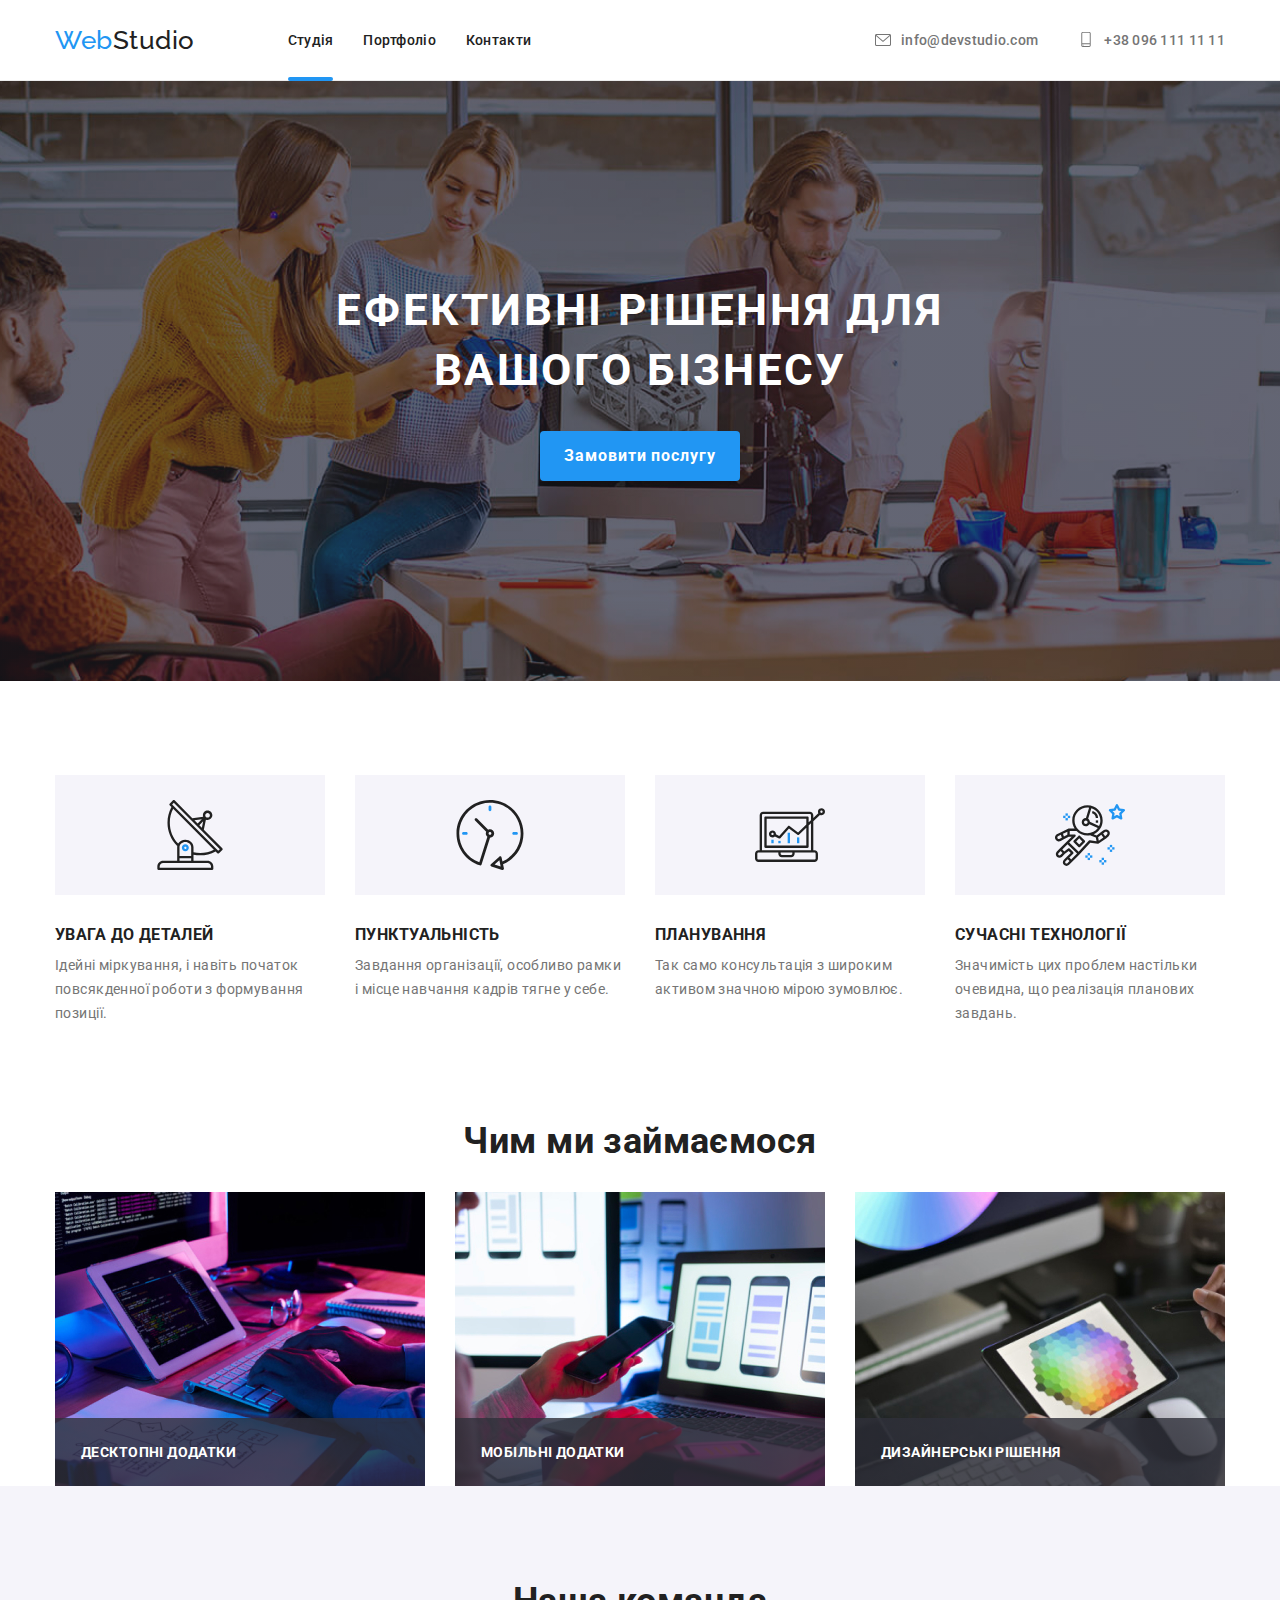
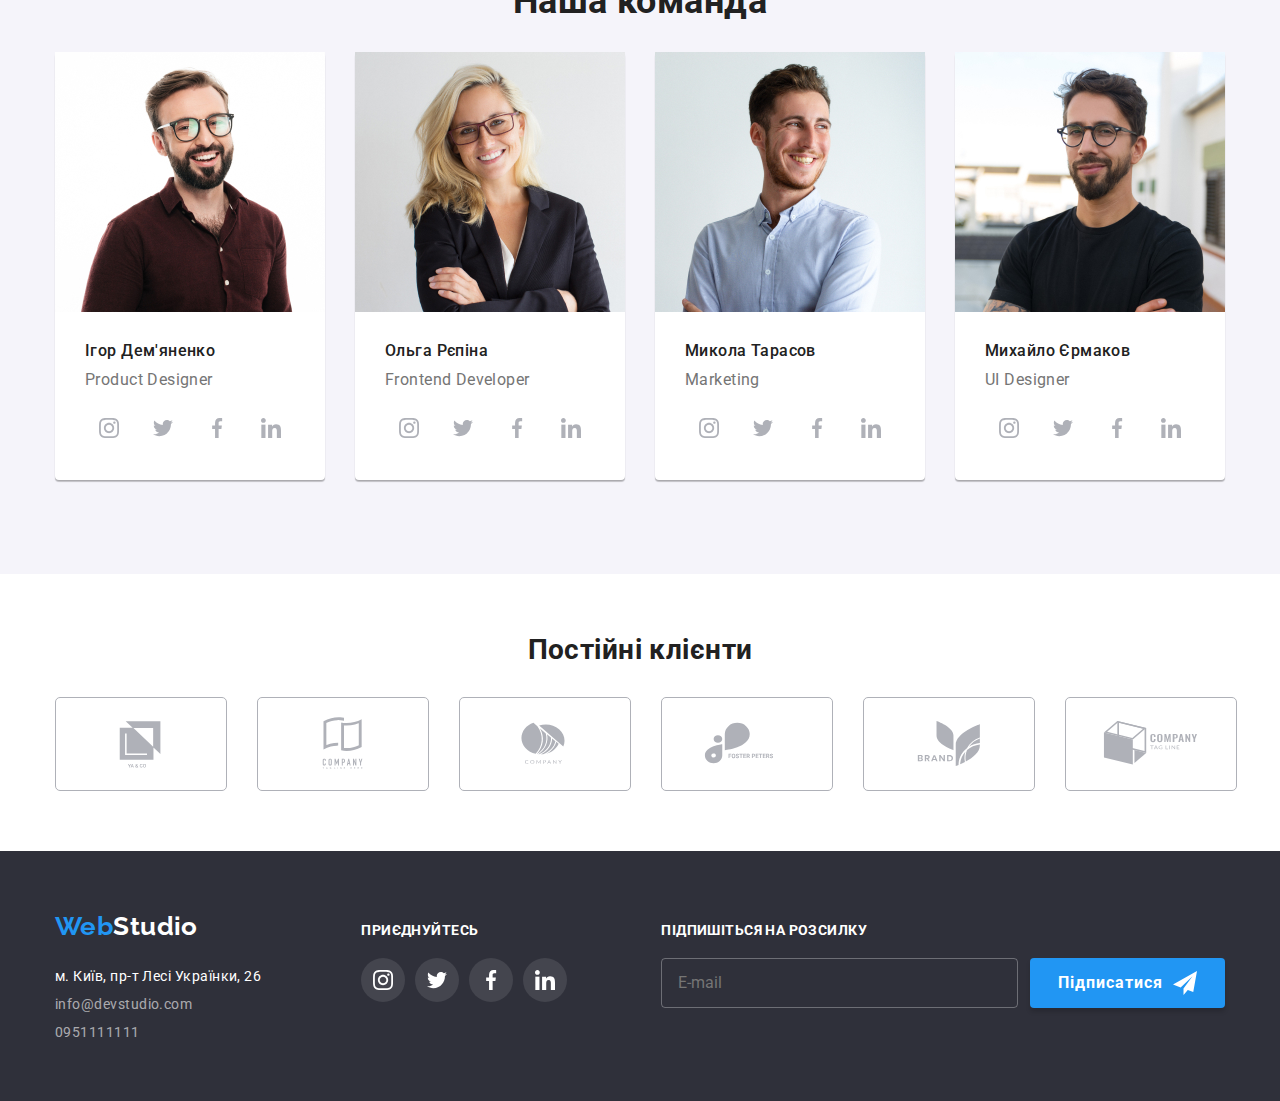
==== commit c4b4e649: "skip" ====
--- a/index.html
+++ b/index.html
@@ -3,6 +3,7 @@
   <head>
     <meta charset="utf-8" />
     <meta name="description" content="Послуги створення веб-сайтів" />
+    <meta name="viewport" content="width=device-width, initial-scale=1.0">
     <title>WebStudio</title>
     <link rel="preconnect" href="https://fonts.googleapis.com" />
     <link rel="preconnect" href="https://fonts.gstatic.com" crossorigin />
@@ -61,12 +62,12 @@
           <button class="button hero_button" type="button" data-modal-open>Замовити послугу</button> <!--block-->
         </div>
       </section>
-      <section class="list-section info-section"> <!--block-->
-        <div class="container"> <!--block-->
-          <h2 class="list-section_title info-section_title">Наші особливості</h2> 
+      <section class="info-section"> <!--block-->
+        <div class="container info-section_container"> <!--block-->
+          <h2 class="info-section_title">Наші особливості</h2> 
           <!--Прихований заголовок-->
-          <ul class="list-section_list info-section_list">
-            <li class="list-section_item info-section_item">
+          <ul class="info-section_list">
+            <li class="info-section_item">
               <div class="info-section_svg-container">
                 <svg class="info-section_svg">
                   <use  href="./images/icons.svg#icon-antenna-1"></use>
@@ -79,7 +80,7 @@
               </p>
             </li>
 
-            <li class="list-section_item info-section_item">
+            <li class="info-section_item">
               <div class="info-section_svg-container">
                 <svg class="info-section_svg">
                   <use href="./images/icons.svg#icon-clock-1"></use>
@@ -92,7 +93,7 @@
               </p>
             </li>
 
-            <li class="list-section_item info-section_item">
+            <li class="info-section_item">
               <div class="info-section_svg-container">
                 <svg class="info-section_svg">
                   <use href="./images/icons.svg#icon-diagram-1"></use>
@@ -104,7 +105,7 @@
               </p>
             </li>
 
-            <li class="list-section_item info-section_item">
+            <li class="info-section_item">
               <div class="info-section_svg-container">
                 <svg class="info-section_svg">
                   <use href="./images/icons.svg#icon-astronaut-1"></use>
@@ -120,11 +121,11 @@
         </div>
       </section>
 
-      <section class="list-section pictures-section">
-        <div class="container">
-          <h2 class="list-section_title">Чим ми займаємося</h2>
-          <ul class="list-section_list pictures-list">
-            <li class="list-section_item pictures-section_item">
+      <section class="pictures-section">
+        <div class="container pictures-section_container">
+          <h2 class="pictures-section_title">Чим ми займаємося</h2>
+          <ul class="pictures-section_list">
+            <li class="pictures-section_item">
               <img class="pictures_section_image"
                 src="./images/img_dev.jpg"
                 alt="розробник пише код за робочим місцем"
@@ -135,7 +136,7 @@
                 <p class="pictures-section_overlay-text">Десктопні додатки</p>
               </div>
             </li>
-            <li class="list-section_item pictures-section_item">
+            <li class="pictures-section_item">
               <img class="pictures_section_image"
                 src="./images/img_design.jpg"
                 alt="веб дизайнер створює дизайн для мобільної веб сторінки"
@@ -146,7 +147,7 @@
                 <p class="pictures-section_overlay-text">Мобільні додатки</p>
               </div>
             </li>
-            <li class="list-section_item pictures-section_item">
+            <li class="pictures-section_item">
               <img class="pictures_section_image"
                 src="./images/img_art.jpg"
                 alt="художник обирає кольорову гамму під час створення дизайну веб сторінки"
@@ -161,17 +162,15 @@
         </div>
       </section>
 
-      <section class="list-section employees-section">
-        <div class="container">
-          <h2 class="list-section_title">Наша команда</h2>
-          <ul class="list-section_list employees-figures_list">
+      <section class="employees-section">
+        <div class="container container_employees-section">
+          <h2 class="employees-section_title">Наша команда</h2>
+          <ul class="employees-section_list">
             <li class="employees-section_item">
               <figure class="employees-section_figure">
                 <img class="employees-section_image"
                   src="./images/Ihor_Demyanenko.jpg"
                   alt="Ігор Дем'яненко"
-                  width="270"
-                  height="260"
                 />
                 <figcaption class="employees-section_figcaption">
                   <h3 class="employees-section_figure-title">Ігор Дем'яненко</h3>
@@ -214,8 +213,6 @@
                 <img class="employees-section_image"
                   src="./images/Olha_Ryepina.jpg"
                   alt="Ольга рєпіна"
-                  width="270"
-                  height="260"
                 />
                 <figcaption class="employees-section_figcaption">
                   <h3 class="employees-section_figure-title">Ольга Рєпіна</h3>
@@ -258,8 +255,6 @@
                 <img class="employees-section_image"
                   src="./images/Mykola_Tarasov.jpg"
                   alt="Микола Тарасов"
-                  width="270"
-                  height="260"
                 />
                 <figcaption class="employees-section_figcaption">
                   <h3 class="employees-section_figure-title">Микола Тарасов</h3>
@@ -302,8 +297,6 @@
                 <img class="employees-section_image"
                   src="./images/Mykhailo_Yermakov.jpg"
                   alt="Михайло Єрмаков"
-                  width="270"
-                  height="260"
                 />
                 <figcaption class="employees-section_figcaption">
                   <h3 class="employees-section_figure-title">Михайло Єрмаков</h3>
@@ -345,46 +338,46 @@
         </div>
       </section>
 
-      <section class="list-section clients-section">
-        <div class="container">
-          <h2 class="list-section_title">Постійні клієнти</h2>
-          <ul class="list-section_list">
-            <li class="list-section_item clients-section_item">
+      <section class="clients-section">
+        <div class="container clients-section_container">
+          <h2 class="clients-section_title">Постійні клієнти</h2>
+          <ul class="clients-section_list">
+            <li class="clients-section_item">
               <a class="clients-section_link" href="">
                 <svg class="clients-section_svg">
                   <use href="./images/icons.svg#icon-Logo"></use>
                 </svg>
               </a>
             </li>
-            <li class="list-section_item clients-section_item">
+            <li class="clients-section_item">
               <a class="clients-section_link" href="">
                 <svg class="clients-section_svg">
                   <use href="./images/icons.svg#icon-Logo1"></use>
                 </svg>
               </a>
             </li>
-            <li class="list-section_item clients-section_item">
+            <li class="clients-section_item">
               <a class="clients-section_link" href="">
                 <svg class="clients-section_svg">
                   <use href="./images/icons.svg#icon-Logo2"></use>
                 </svg>
               </a>
             </li>
-            <li class="list-section_item clients-section_item">
+            <li class="clients-section_item">
               <a class="clients-section_link" href="">
                 <svg class="clients-section_svg">
                   <use href="./images/icons.svg#icon-Logo3"></use>
                 </svg>
               </a>
             </li>
-            <li class="list-section_item clients-section_item">
+            <li class="clients-section_item">
               <a class="clients-section_link" href="">
                 <svg class="clients-section_svg">
                   <use href="./images/icons.svg#icon-Logo4"></use>
                 </svg>
               </a>
             </li>
-            <li class="list-section_item clients-section_item">
+            <li class="clients-section_item">
               <a class="clients-section_link" href="">
                 <svg class="clients-section_svg">
                   <use href="./images/icons.svg#icon-Logo5"></use>
--- a/sass/main.css
+++ b/sass/main.css
@@ -86,7 +86,7 @@
 
 h1 {
   font-weight: 700;
-  font-size: 44px;
+  font-size: 26px;
   line-height: 1.36;
   letter-spacing: 0.06em;
   text-align: center;
@@ -121,20 +121,24 @@
   max-width: 24px;
 }
 
-.list-section {
-  padding-bottom: 94px;
-  text-align: center;
-}
-.list-section_list {
-  display: flex;
-  justify-content: space-between;
-}
-.list-section_title {
-  font-weight: 700;
-  font-size: 36px;
-  margin-bottom: 50px;
-}
-
+/*
+  .list-section{
+    padding-bottom: 94px;
+
+    text-align: center;
+
+    &_list{
+      display: flex;
+      justify-content:space-between;
+    }
+
+    &_title{
+      font-weight: 700;
+      font-size: 36px;
+      margin-bottom: 50px;
+    }
+  }
+*/
 .links-list {
   max-height: 44px;
   display: flex;
@@ -251,6 +255,11 @@
   line-height: 1.56;
 }
 
+@media screen and (min-width: 769px) {
+  h1 {
+    font-size: 44px;
+  }
+}
 .header {
   border-bottom: 1px solid #ececec;
 }
@@ -303,6 +312,8 @@
   margin-right: 10px;
   height: 16px;
   width: 16px;
+  position: relative;
+  bottom: 1px;
 }
 
 .logo {
@@ -358,35 +369,33 @@
 }
 .agree-checkbox_svg-span {
   position: relative;
+  top: 3px;
   display: inline-block;
   width: 16px;
-  height: 15px;
+  height: 16px;
   margin-right: 8px;
-}
-.agree-checkbox_svg-span::before, .agree-checkbox_svg-span::after {
+  border: 1px solid #000000;
+  border-radius: 2px;
+}
+.agree-checkbox_svg-span::before {
   content: "";
+  display: none;
   position: absolute;
-  top: 0;
-  left: 0;
-  width: 100%;
-  height: 100%;
-  background-size: cover;
-  background-repeat: no-repeat;
+  top: 1px;
+  left: 5px;
+  width: 5px;
+  height: 10px;
+  border: solid #ffffff;
+  border-width: 0 2px 2px 0;
+  transform: rotate(45deg);
+}
+.agree-checkbox_input:checked + .agree-checkbox_svg-span {
+  background-color: #2196f3;
+  border: 1px solid #2196f3;
+  border-radius: 2px;
+}
+.agree-checkbox_input:checked + .agree-checkbox_svg-span::before {
   display: block;
-}
-.agree-checkbox_svg-span::before {
-  background-image: url("../../images/icons.svg#unchecked-icon");
-}
-.agree-checkbox_svg-span::after {
-  background-image: url("../../images/icons.svg#checked-icon");
-  display: none;
-}
-.agree-checkbox_input:checked + .agree-checkbox_svg-span::before {
-  display: none;
-}
-.agree-checkbox_input:checked + .agree-checkbox_svg-span::after {
-  display: block;
-  background-color: #2196f3;
 }
 .agree-checkbox_link {
   color: #2196f3;
@@ -406,6 +415,7 @@
 .footer_title {
   text-transform: uppercase;
   margin-bottom: 20px;
+  font-size: 14px;
 }
 .footer_links-section {
   margin-left: 100px;
@@ -440,17 +450,17 @@
 }
 
 .hero {
-  background-image: linear-gradient(0deg, rgba(47, 48, 58, 0.4), rgba(47, 48, 58, 0.4)), url("../../../images/title_section_photo.jpg");
+  background-image: linear-gradient(0deg, rgba(47, 48, 58, 0.4), rgba(47, 48, 58, 0.4)), url("../images/title_section_photo.jpg");
   background-repeat: no-repeat;
-  background-position: 50% 50%;
-  background-size: 1600px;
+  background-position: center center;
+  background-size: cover;
 }
 .hero .container {
   display: flex;
   flex-direction: column;
   align-items: center;
-  padding-top: 200px;
-  padding-bottom: 200px;
+  padding-top: 118px;
+  padding-bottom: 118px;
 }
 .hero_title {
   max-width: 700px;
@@ -461,16 +471,28 @@
   padding-left: 24px;
   padding-right: 24px;
 }
+@media screen and (min-width: 1200px) {
+  .hero .container {
+    padding-top: 200px;
+    padding-bottom: 200px;
+  }
+}
 
 .info-section {
-  padding-top: 94px;
+  padding-top: 60px;
+  padding-bottom: 60px;
 }
 .info-section_title {
   display: none;
 }
+.info-section_list {
+  display: flex;
+  flex-direction: column;
+  gap: 30px;
+}
 .info-section_item {
-  max-width: 270px;
-  text-align: left;
+  flex-grow: 1;
+  text-align: center;
 }
 .info-section_svg-container {
   margin-bottom: 30px;
@@ -492,7 +514,43 @@
   line-height: 1.71;
   color: #757575;
 }
-
+@media screen and (min-width: 768px) {
+  .info-section_list {
+    flex-direction: row;
+    flex-wrap: wrap;
+    gap: 30px;
+  }
+  .info-section_item {
+    flex-basis: 40%;
+    text-align: left;
+  }
+}
+@media screen and (min-width: 1200px) {
+  .info-section {
+    padding-top: 94px;
+    padding-bottom: 94px;
+  }
+  .info-section_list {
+    justify-content: space-between;
+    flex-wrap: nowrap;
+  }
+  .info-section_item {
+    max-width: 270px;
+  }
+}
+
+.pictures-section {
+  display: none;
+}
+.pictures-section_title {
+  text-align: center;
+  font-size: 28px;
+  margin-bottom: 30px;
+}
+.pictures-section_list {
+  display: flex;
+  justify-content: space-between;
+}
 .pictures-section_item {
   position: relative;
 }
@@ -509,16 +567,40 @@
   font-weight: 700;
   text-transform: uppercase;
 }
+@media screen and (min-width: 1200px) {
+  .pictures-section {
+    display: block;
+  }
+  .pictures-section_title {
+    font-size: 36px;
+  }
+}
 
 .employees-section {
-  padding-top: 94px;
+  padding-top: 60px;
+  padding-bottom: 60px;
   background-color: #f5f4fa;
+}
+.employees-section_title {
+  font-size: 28px;
+  text-align: center;
+  margin-bottom: 30px;
+}
+.employees-section_list {
+  display: flex;
+  flex-direction: column;
+  gap: 30px;
+  align-items: center;
 }
 .employees-section_figure {
   background-color: #ffffff;
   border-radius: 4px;
   box-shadow: 0px 2px 1px rgba(0, 0, 0, 0.2), 0px 1px 1px rgba(0, 0, 0, 0.14);
 }
+.employees-section_image {
+  width: 100%;
+  height: 100%;
+}
 .employees-section_figcaption {
   padding: 30px;
 }
@@ -534,13 +616,58 @@
 .employees-section_links-list {
   margin-top: 16px;
 }
+@media screen and (min-width: 768px) {
+  .employees-section_list {
+    flex-direction: row;
+    flex-wrap: wrap;
+    gap: 30px;
+    align-items: center;
+    justify-content: center;
+  }
+  .employees-section_item {
+    flex-basis: 40%;
+    max-width: 350px;
+    text-align: left;
+  }
+}
+@media screen and (min-width: 1200px) {
+  .employees-section {
+    padding-top: 94px;
+    padding-bottom: 94px;
+  }
+  .employees-section_list {
+    flex-wrap: nowrap;
+    flex-direction: row;
+  }
+  .employees-section_title {
+    font-size: 36px;
+  }
+}
 
 .clients-section {
-  padding-top: 94px;
+  padding-top: 60px;
+  padding-bottom: 60px;
+}
+.clients-section_title {
+  font-size: 28px;
+  text-align: center;
+  margin-bottom: 30px;
+}
+.clients-section_list {
+  display: flex;
+  gap: 30px;
+  flex-direction: row;
+  flex-wrap: wrap;
+  align-items: center;
+  justify-content: center;
+}
+.clients-section_item {
+  flex-basis: 40%;
+  display: flex;
+  justify-content: center;
 }
 .clients-section_link {
   display: flex;
-  max-width: 170px;
   padding: 16px 32px;
   border-width: 1px;
   border-radius: 5px;
@@ -555,6 +682,17 @@
 .clients-section_svg {
   max-width: 106px;
   max-height: 60px;
+}
+@media screen and (min-width: 768px) {
+  .clients-section_item {
+    flex-basis: 30%;
+  }
+}
+@media screen and (min-width: 1200px) {
+  .clients-section_list {
+    flex-wrap: nowrap;
+    justify-content: space-between;
+  }
 }
 
 .modal {
@@ -573,6 +711,7 @@
   display: flex;
   padding: 40px;
   position: absolute;
+  border-radius: 4px;
   box-shadow: 0 2px 1px rgba(33, 33, 33, 0.2), 0 1px 1px 0 rgba(0, 0, 0, 0.14), 0 1px 3px 0 rgba(0, 0, 0, 0.12);
 }
 .modal_close-button {
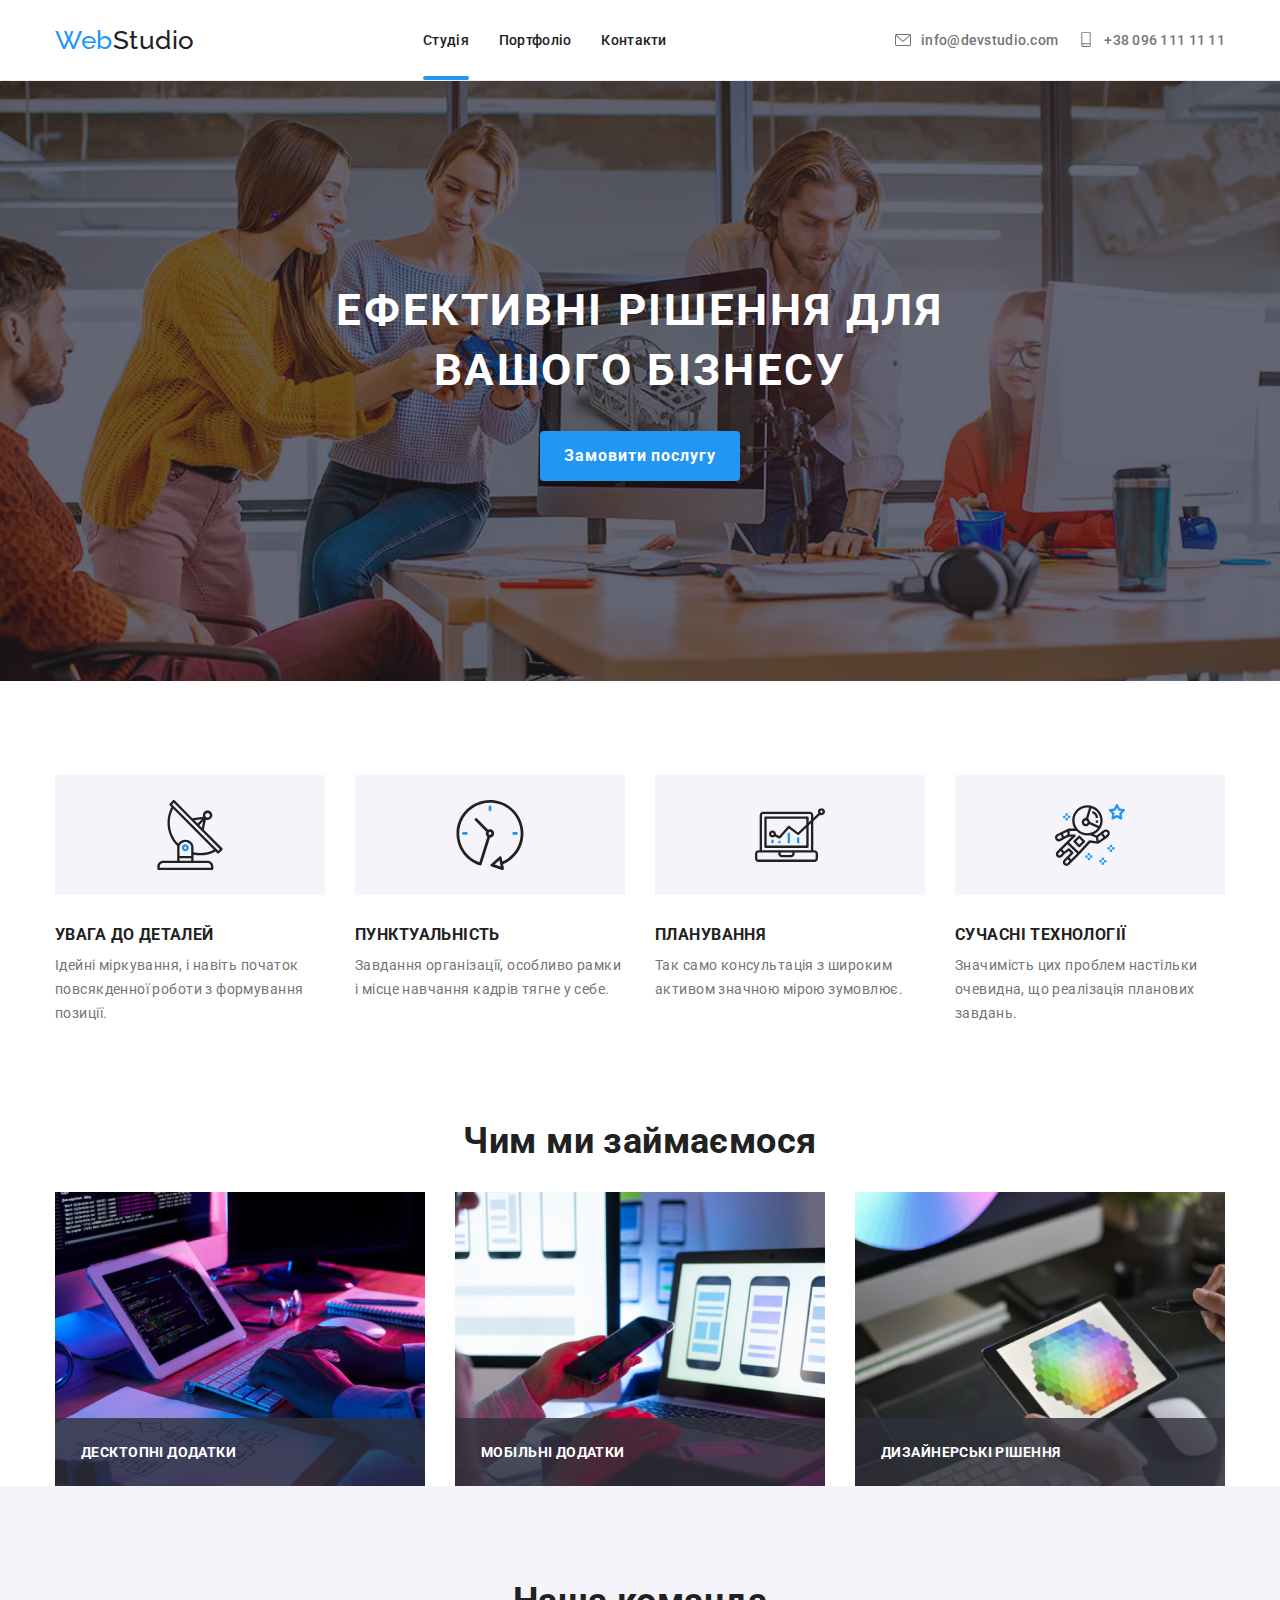
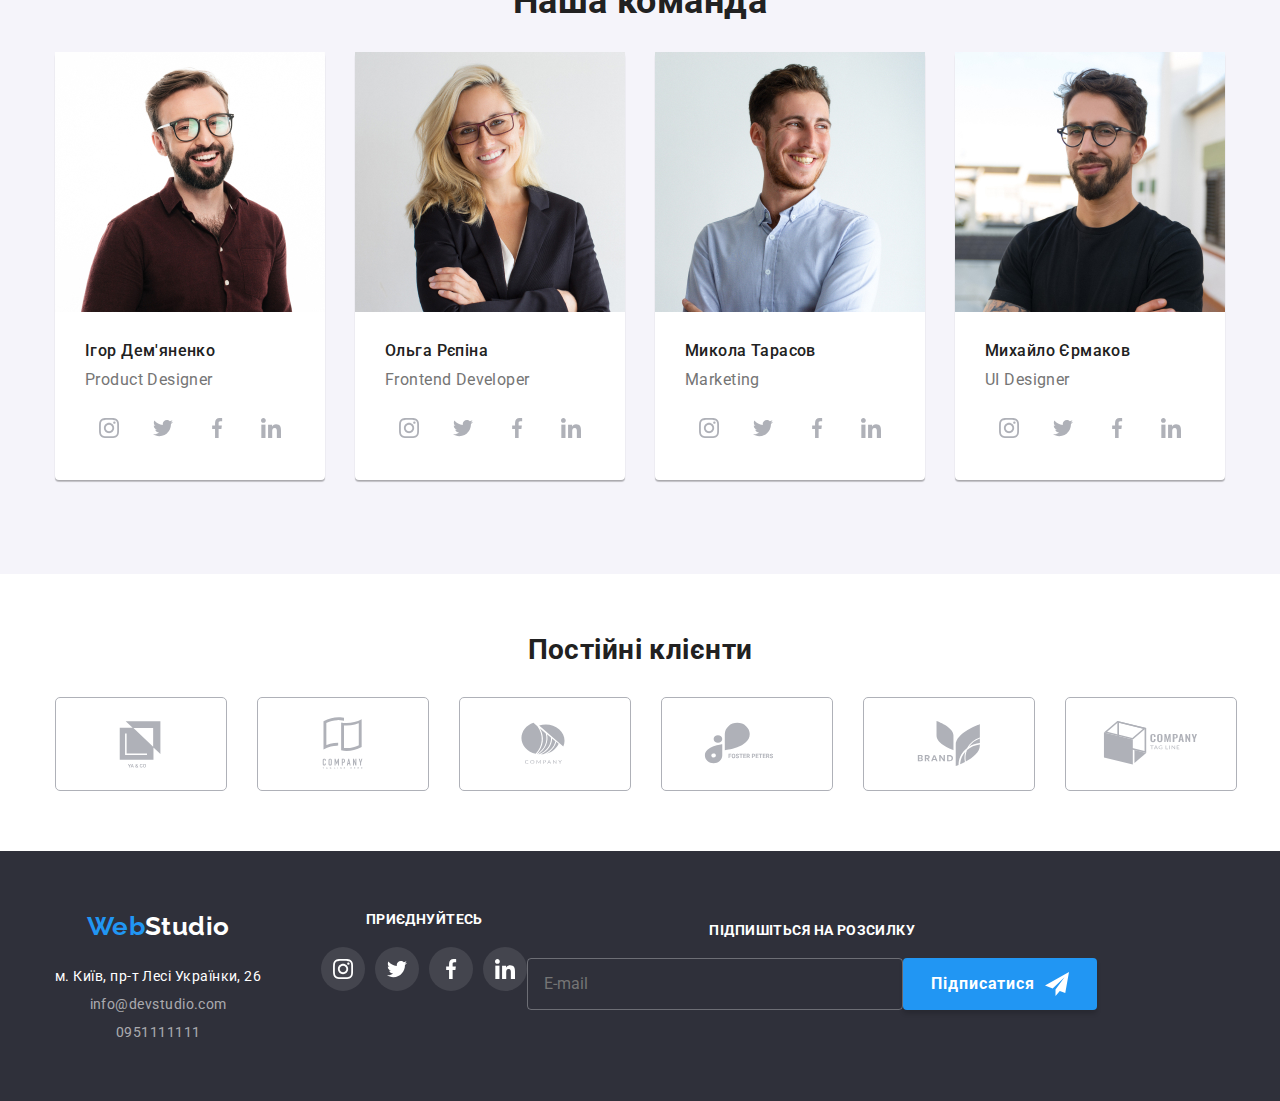
==== commit 5cbcb247: "skip" ====
--- a/index.html
+++ b/index.html
@@ -21,7 +21,7 @@
   <body class="main-page"> 
     <header class="header"> 
       <div class="container"> 
-        <a class="logo" href="index.html"><span class="logo_web-span">Web</span>Studio</a> 
+        <a class="logo header_logo" href="index.html"><span class="logo_web-span">Web</span>Studio</a> 
         <nav class="header_nav"> 
           <ul class="header_nav-list"> 
             <li class="header_nav-item"> 
@@ -35,7 +35,7 @@
             </li>
           </ul>
         </nav>
-        <ul class="contacts-list"> 
+        <ul class="contacts-list header_contacts-list"> 
           <li class="contacts-list_item"> 
             <a class="contacts-list_link" href="info@devstudio.com"> 
               <svg class="contacts-list_svg"> 
@@ -52,6 +52,11 @@
                +38 096 111 11 11 </a>
           </li>
         </ul>
+        <button class="header_burger-button" burger-open>
+          <svg class="header_burger-svg">
+            <use href="./images/icons.svg#burger-icon"></use>
+          </svg>
+        </button>
       </div>
     </header>
 
@@ -390,47 +395,49 @@
     </main>
 
     <footer class="footer">
-      <div class="container">
-        <div class="footer_info-section">
-          <a class="logo" href="index.html"><span>Web</span>Studio</a>
-          <address class="address footer_address">
-            <p class="address_location">м. Київ, пр-т Лесі Українки, 26</p>
-            <a class="address_link address_email" href="info@devstudio.com">info@devstudio.com</a>
-            <a class="address_link address_number" href="tel:+380951111111">0951111111</a>
-          </address>
-        </div>
-        <div class="footer_links-section">
-          <h3 class="footer_title">Приєднуйтесь</h3>
-          <ul class="links-list links-list footer_links-list">
-            <li class="links-list_item">
-              <a class="links-list_link links-list_link--on-black" href="https://www.instagram.com">
-                <svg class="links-list_svg">  
-                  <use href="./images/icons.svg#icon-instagram-2"></use>
-                </svg>
-              </a>
-            </li>
-            <li class="links-list_item">
-              <a class="links-list_link links-list_link--on-black" href="https://twitter.com">
-                <svg class="links-list_svg">
-                  <use href="./images/icons.svg#icon-twitter-1"></use>
-                </svg>
-              </a>
-            </li>
-            <li class="links-list_item">
-              <a class="links-list_link links-list_link--on-black" href="https://www.facebook.com">
-                <svg class="links-list_svg">
-                  <use href="./images/icons.svg#icon-facebook-1"></use>
-                </svg>
-              </a>
-            </li>
-            <li class="links-list_item">
-              <a class="links-list_link links-list_link--on-black" href="https://www.linkedin.com/">
-                <svg class="links-list_svg">
-                  <use href="./images/icons.svg#icon-linkedin-1"></use>
-                </svg>
-              </a>
-            </li>
-          </ul>
+      <div class="container footer_container">
+        <div class="footer_upper-div">
+          <div class="footer_info-section">
+            <a class="logo" href="index.html"><span>Web</span>Studio</a>
+            <address class="address footer_address">
+              <p class="address_location">м. Київ, пр-т Лесі Українки, 26</p>
+              <a class="address_link address_email" href="info@devstudio.com">info@devstudio.com</a>
+              <a class="address_link address_number" href="tel:+380951111111">0951111111</a>
+            </address>
+          </div>
+          <div class="footer_links-section">
+            <h3 class="footer_title">Приєднуйтесь</h3>
+            <ul class="links-list links-list footer_links-list">
+              <li class="links-list_item">
+                <a class="links-list_link links-list_link--on-black" href="https://www.instagram.com">
+                  <svg class="links-list_svg">  
+                    <use href="./images/icons.svg#icon-instagram-2"></use>
+                  </svg>
+                </a>
+              </li>
+              <li class="links-list_item">
+                <a class="links-list_link links-list_link--on-black" href="https://twitter.com">
+                  <svg class="links-list_svg">
+                    <use href="./images/icons.svg#icon-twitter-1"></use>
+                  </svg>
+                </a>
+              </li>
+              <li class="links-list_item">
+                <a class="links-list_link links-list_link--on-black" href="https://www.facebook.com">
+                  <svg class="links-list_svg">
+                    <use href="./images/icons.svg#icon-facebook-1"></use>
+                  </svg>
+                </a>
+              </li>
+              <li class="links-list_item">
+                <a class="links-list_link links-list_link--on-black" href="https://www.linkedin.com/">
+                  <svg class="links-list_svg">
+                    <use href="./images/icons.svg#icon-linkedin-1"></use>
+                  </svg>
+                </a>
+              </li>
+            </ul>
+          </div>
         </div>
         <div class="footer_field-section">
           <h3 class="footer_title">Підпишіться на розсилку</h3>
@@ -517,7 +524,49 @@
         </div>
       </div>
     </div>
+
+    <div class="burger is-hidden" burger>
+      <div class="container burger_container">
+        <nav class="burger_nav">
+          <ul class="burger_nav-list">
+            <li class="burger_nav-item"> 
+              <a class="burger_nav-link" href="index.html">Студія</a> 
+            </li>
+            <li class="burger_nav-item"> 
+              <a class="burger_nav-link" href="portfolio.html">Портфоліо</a> 
+            </li>
+            <li class="burger_nav-item"> 
+              <a class="burger_nav-link" href="">Контакти</a> 
+            </li>
+          </ul>
+        </nav>
+        <div class="burger_contacts">
+          <a class="burger_number">+38 096 111 11 11</a>
+          <a class="burger_email">info@devstudio.com</a>
+        </div>
+        <ul class="burger_links-list">
+          <li class="burger_links-item">
+            <a class="burger_link">Instagram</a>
+          </li>
+          <li class="burger_links-item">
+            <a class="burger_link">Twitter</a>
+          </li>
+          <li class="burger_links-item">
+            <a class="burger_link">Facebook</a>
+          </li>
+          <li class="burger_links-item">
+            <a class="burger_link">Linkedin</a>
+          </li>
+        </ul>
+      </div>
+      <button type="button" class="burger_close-button" burger-close>
+        <svg class="burger_close-svg">
+          <use href="./images/icons.svg#cross-icon"></use>
+        </svg>
+      </button>
+    </div>
     <script src="./js/modal.js"></script>
+    <script src="./js/burger.js"></script>
   </body>
 </html>
 
--- a/sass/main.css
+++ b/sass/main.css
@@ -270,13 +270,14 @@
 .header a {
   font-weight: 500;
   letter-spacing: 0.02em;
+}
+.header_logo {
   padding: 25px 0;
 }
-.header ul, .header li {
-  display: flex;
-}
 .header_nav {
-  margin-left: 93px;
+  margin-left: auto;
+  margin-right: auto;
+  display: none;
 }
 .header_nav-item:not(:last-child) {
   margin-right: 30px;
@@ -293,12 +294,42 @@
   display: flex;
   position: absolute;
   left: 0;
-  bottom: -8px;
+  bottom: -32px;
+}
+.header_contacts-list {
+  display: none;
+}
+.header_burger-button {
+  margin-left: auto;
+}
+.header_burger-svg {
+  max-height: 40px;
+  max-width: 40px;
+}
+@media screen and (min-width: 650px) {
+  .header_nav {
+    display: block;
+  }
+  .header_nav-list {
+    display: flex;
+  }
+  .header_contacts-list {
+    display: flex;
+  }
+  .header_burger-button {
+    display: none;
+  }
+}
+@media screen and (min-width: 768px) {
+  .header_nav {
+    margin-left: auto;
+    margin-right: auto;
+  }
 }
 
 .contacts-list {
-  gap: 40px;
-  margin-left: auto;
+  flex-direction: column;
+  gap: 10px;
 }
 .contacts-list_item {
   display: flex;
@@ -307,6 +338,7 @@
 }
 .contacts-list_link {
   display: flex;
+  padding: 0;
 }
 .contacts-list_svg {
   margin-right: 10px;
@@ -314,6 +346,12 @@
   width: 16px;
   position: relative;
   bottom: 1px;
+}
+@media screen and (min-width: 900px) {
+  .contacts-list {
+    flex-direction: row;
+    gap: 20px;
+  }
 }
 
 .logo {
@@ -408,29 +446,30 @@
   padding: 60px 0px 60px;
   color: #ffffff;
 }
-.footer .container {
+.footer_container {
   display: flex;
   align-items: baseline;
+  flex-direction: column;
+  align-items: center;
+  text-align: center;
+}
+.footer_upper-div {
+  display: flex;
+  flex-direction: column;
+  gap: 60px;
+  margin-bottom: 60px;
 }
 .footer_title {
   text-transform: uppercase;
   margin-bottom: 20px;
   font-size: 14px;
 }
-.footer_links-section {
-  margin-left: 100px;
-}
 .footer_address {
   margin-top: 28px;
 }
 .footer_field-section {
-  margin-left: 94px;
   width: 100%;
   max-width: 570px;
-}
-.footer_form {
-  display: flex;
-  gap: 12px;
 }
 .footer_input {
   background-color: inherit;
@@ -443,10 +482,38 @@
   padding-left: 16px;
   font-size: 16px;
   line-height: 1.25;
+  margin-bottom: 20px;
+  padding-top: 15px;
+  padding-bottom: 15px;
 }
 .footer_button {
   padding-left: 28px;
   padding-right: 28px;
+  margin-inline: auto;
+}
+@media screen and (min-width: 768px) {
+  .footer_upper-div {
+    flex-direction: row;
+  }
+}
+@media screen and (min-width: 1200px) {
+  .footer_upper-div {
+    flex-direction: row;
+    margin-bottom: 0;
+  }
+  .footer_container {
+    flex-direction: row;
+    align-items: baseline;
+  }
+  .footer_form {
+    display: flex;
+  }
+  .footer_input {
+    margin-bottom: 0;
+  }
+  .footer_field-section {
+    margin-right: auto;
+  }
 }
 
 .hero {
@@ -734,6 +801,56 @@
   width: 11px;
 }
 
+.burger {
+  position: fixed;
+  left: 0;
+  top: 0;
+  width: 100%;
+  height: 100%;
+  background-color: #ffffff;
+}
+.burger_container {
+  position: relative;
+  margin: 0;
+}
+.burger_nav {
+  margin-bottom: auto;
+}
+.burger_nav-link {
+  font-size: 40px;
+}
+.burger_links-list {
+  display: flex;
+}
+.burger_links-item {
+  padding: 0 3px;
+}
+.burger_number {
+  font-size: 34px;
+  color: #2196f3;
+}
+.burger_email {
+  font-size: 24px;
+}
+.burger_link {
+  font-size: 18px;
+  color: #2196f3;
+}
+.burger_links-item:not(:last-child) {
+  border-right: solid 1px rgba(33, 33, 33, 0.2);
+}
+.burger_close-button {
+  height: -moz-fit-content;
+  height: fit-content;
+}
+.burger_close-svg {
+  top: 30px;
+  right: 30px;
+  position: absolute;
+  max-width: 20px;
+  max-height: 20px;
+}
+
 .portfolio-section {
   margin-top: 94px;
   margin-bottom: 94px;
@@ -743,6 +860,7 @@
 }
 .portfolio-section_nav-list {
   display: flex;
+  flex-wrap: wrap;
   gap: 8px;
   justify-content: center;
 }
